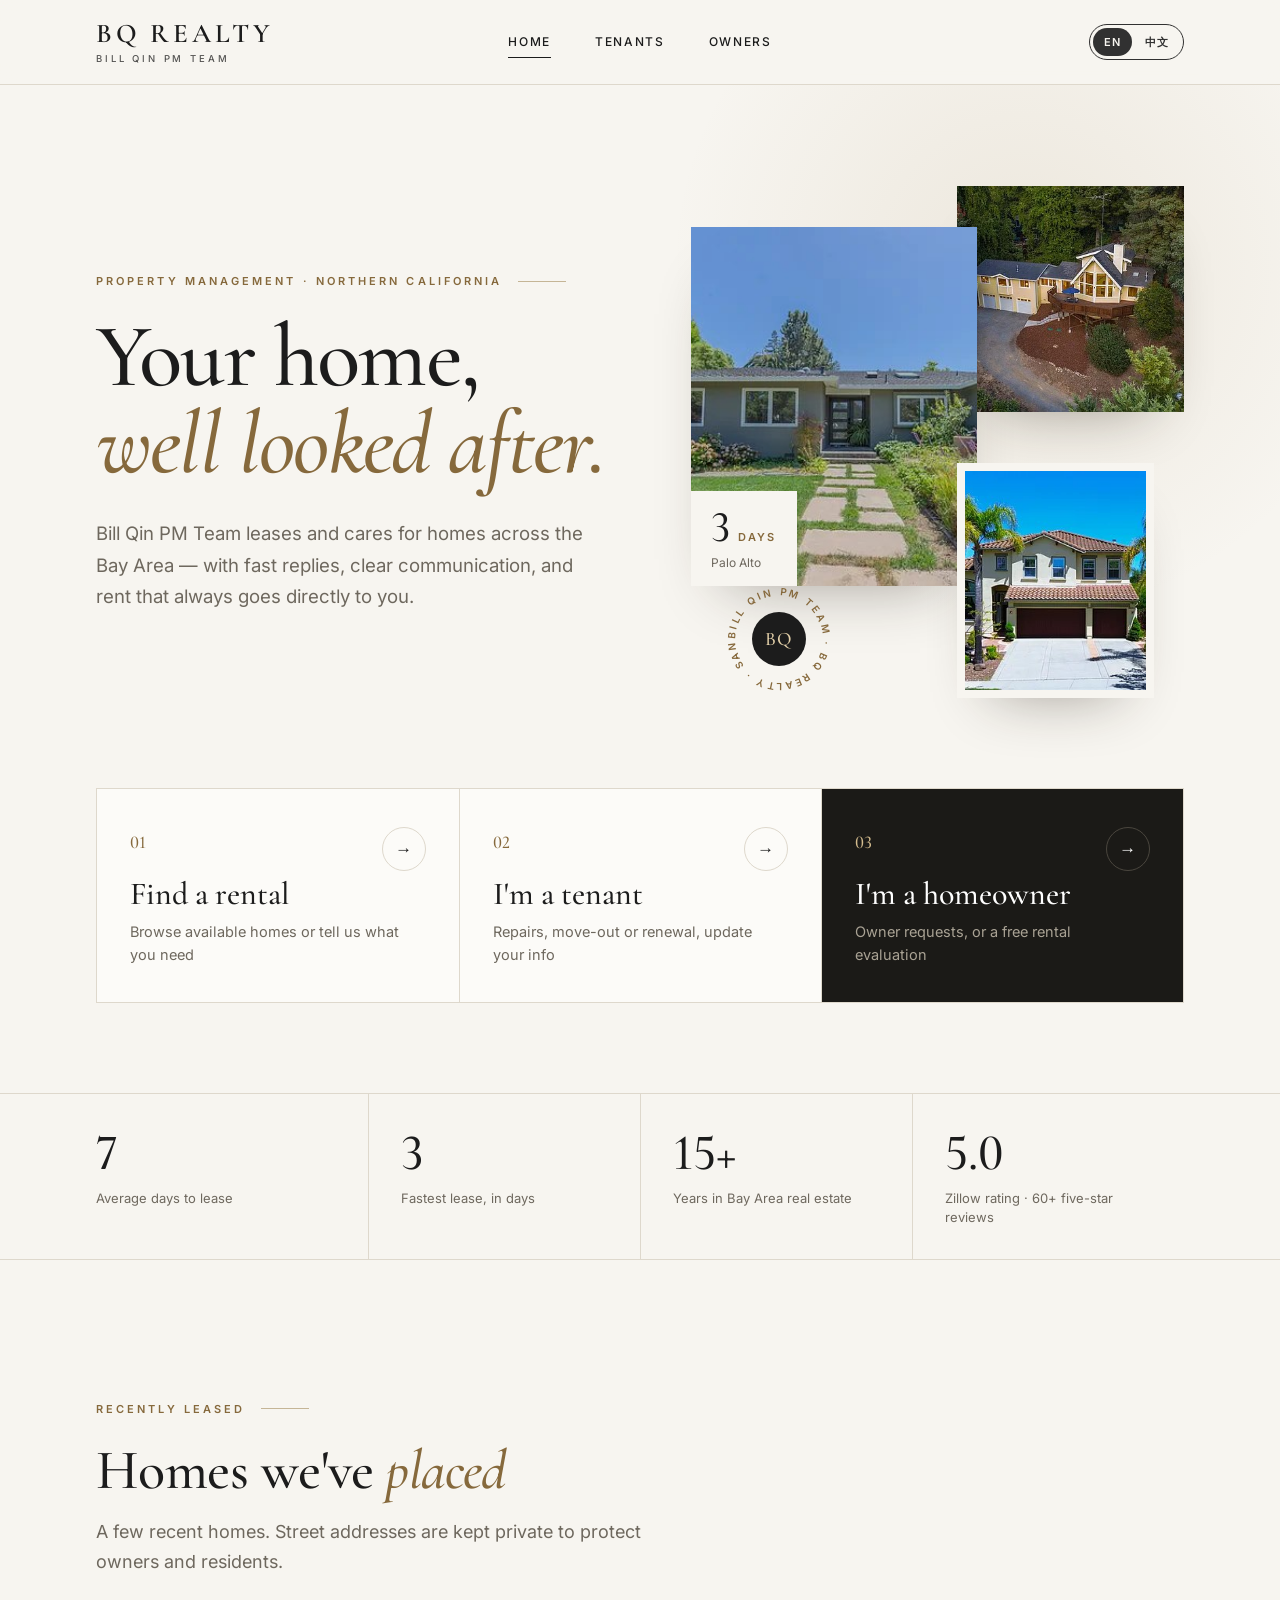
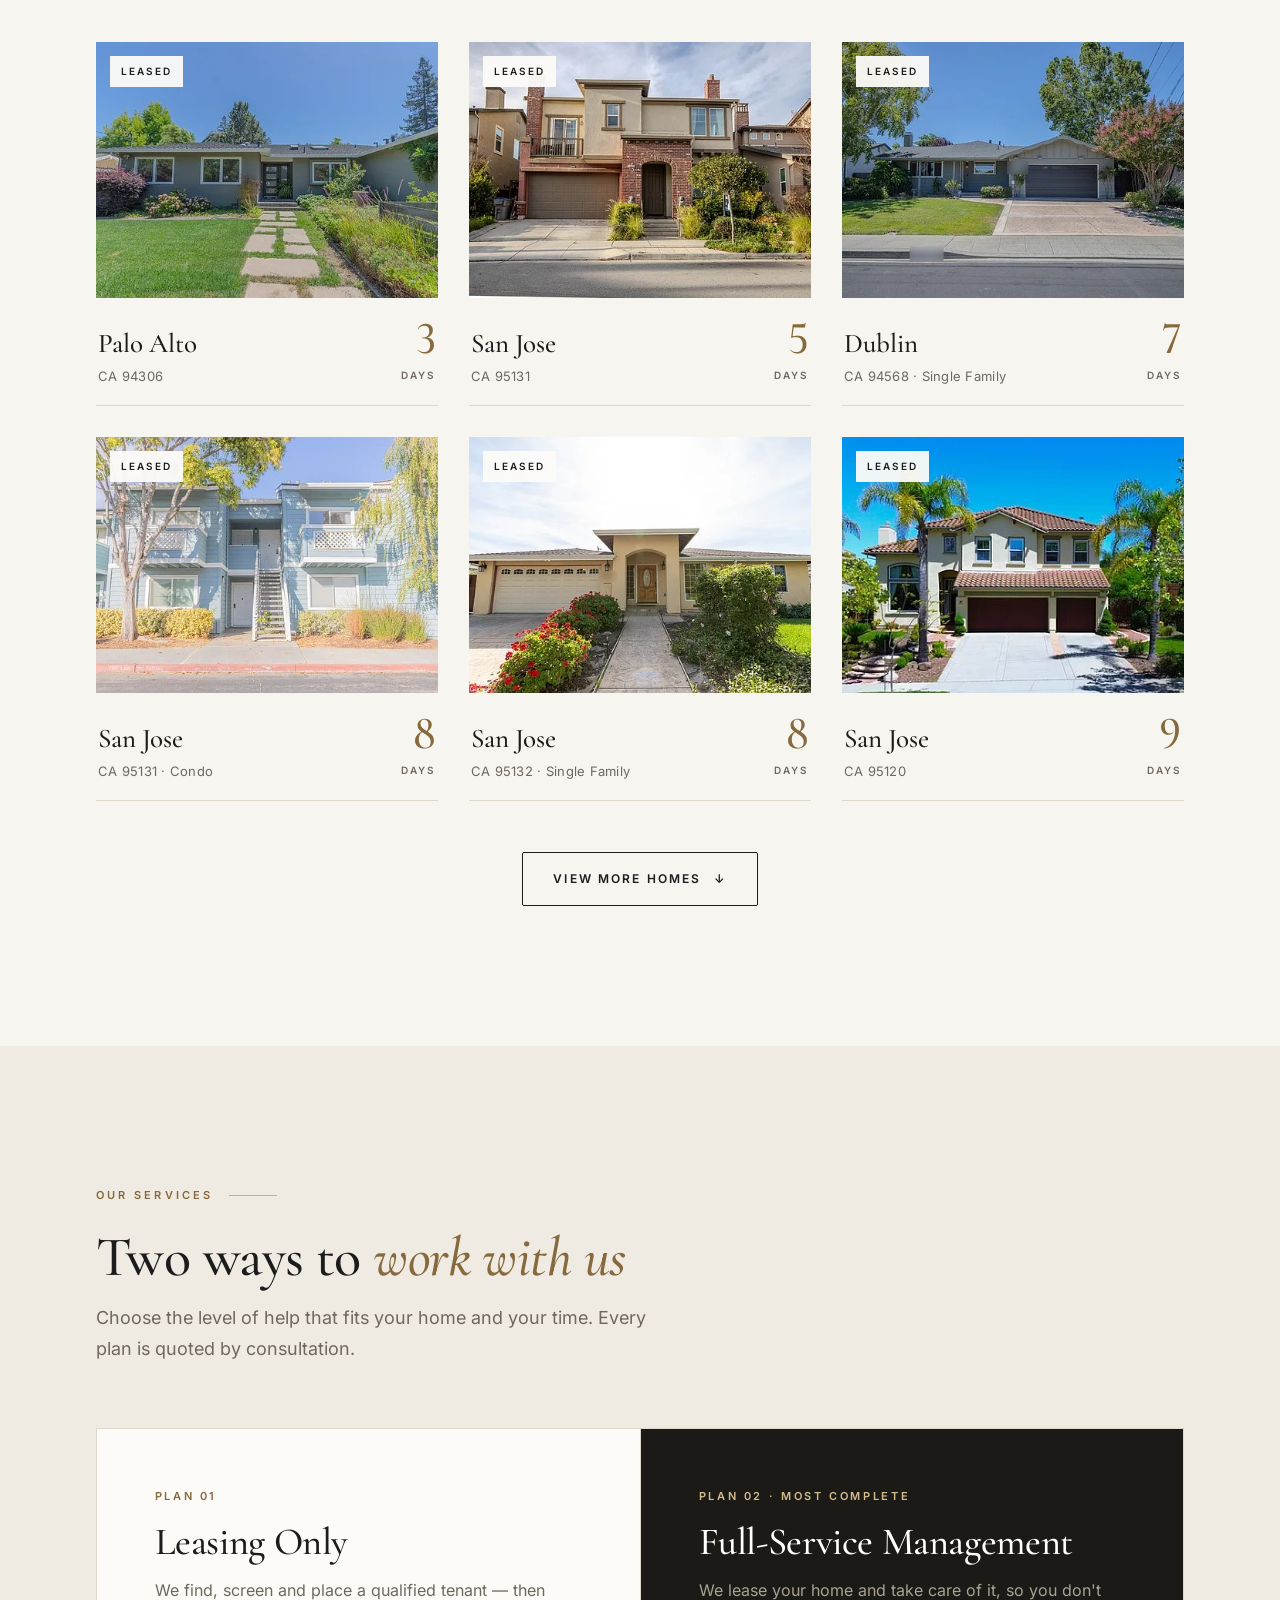
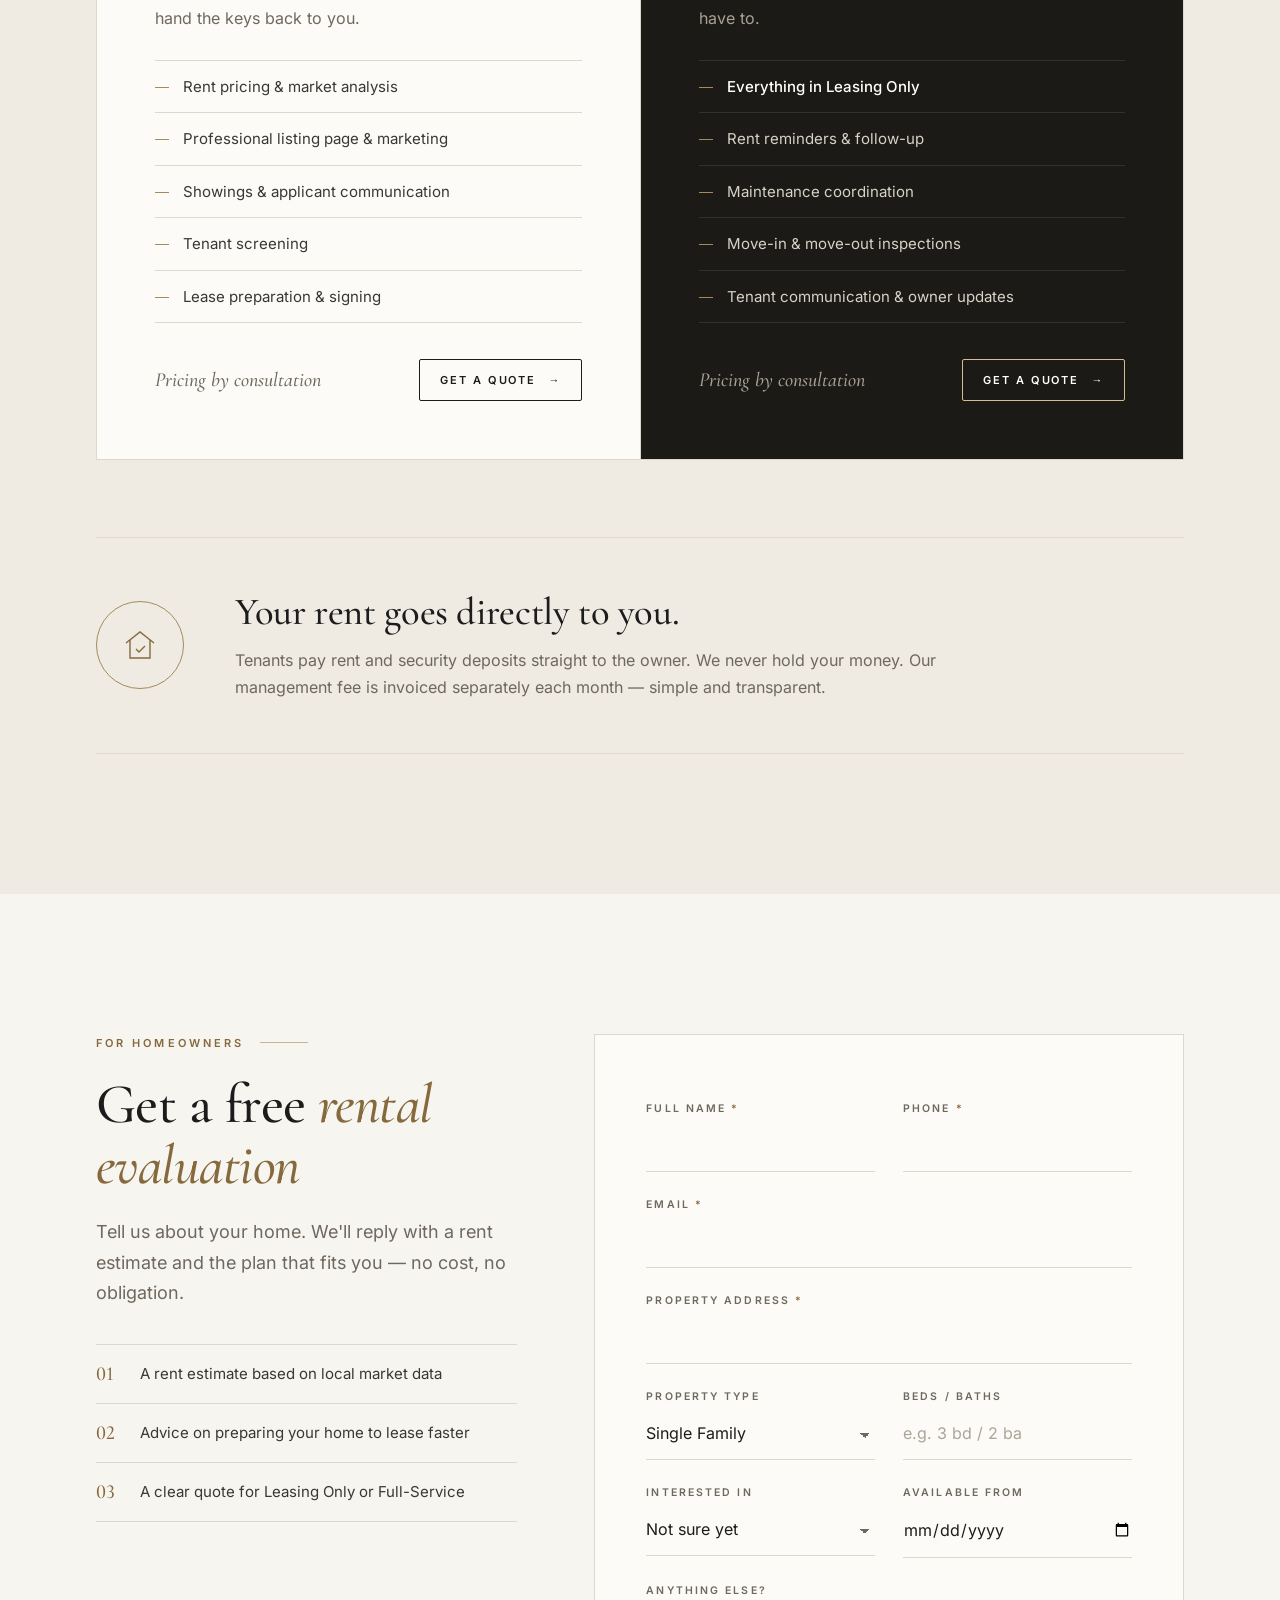
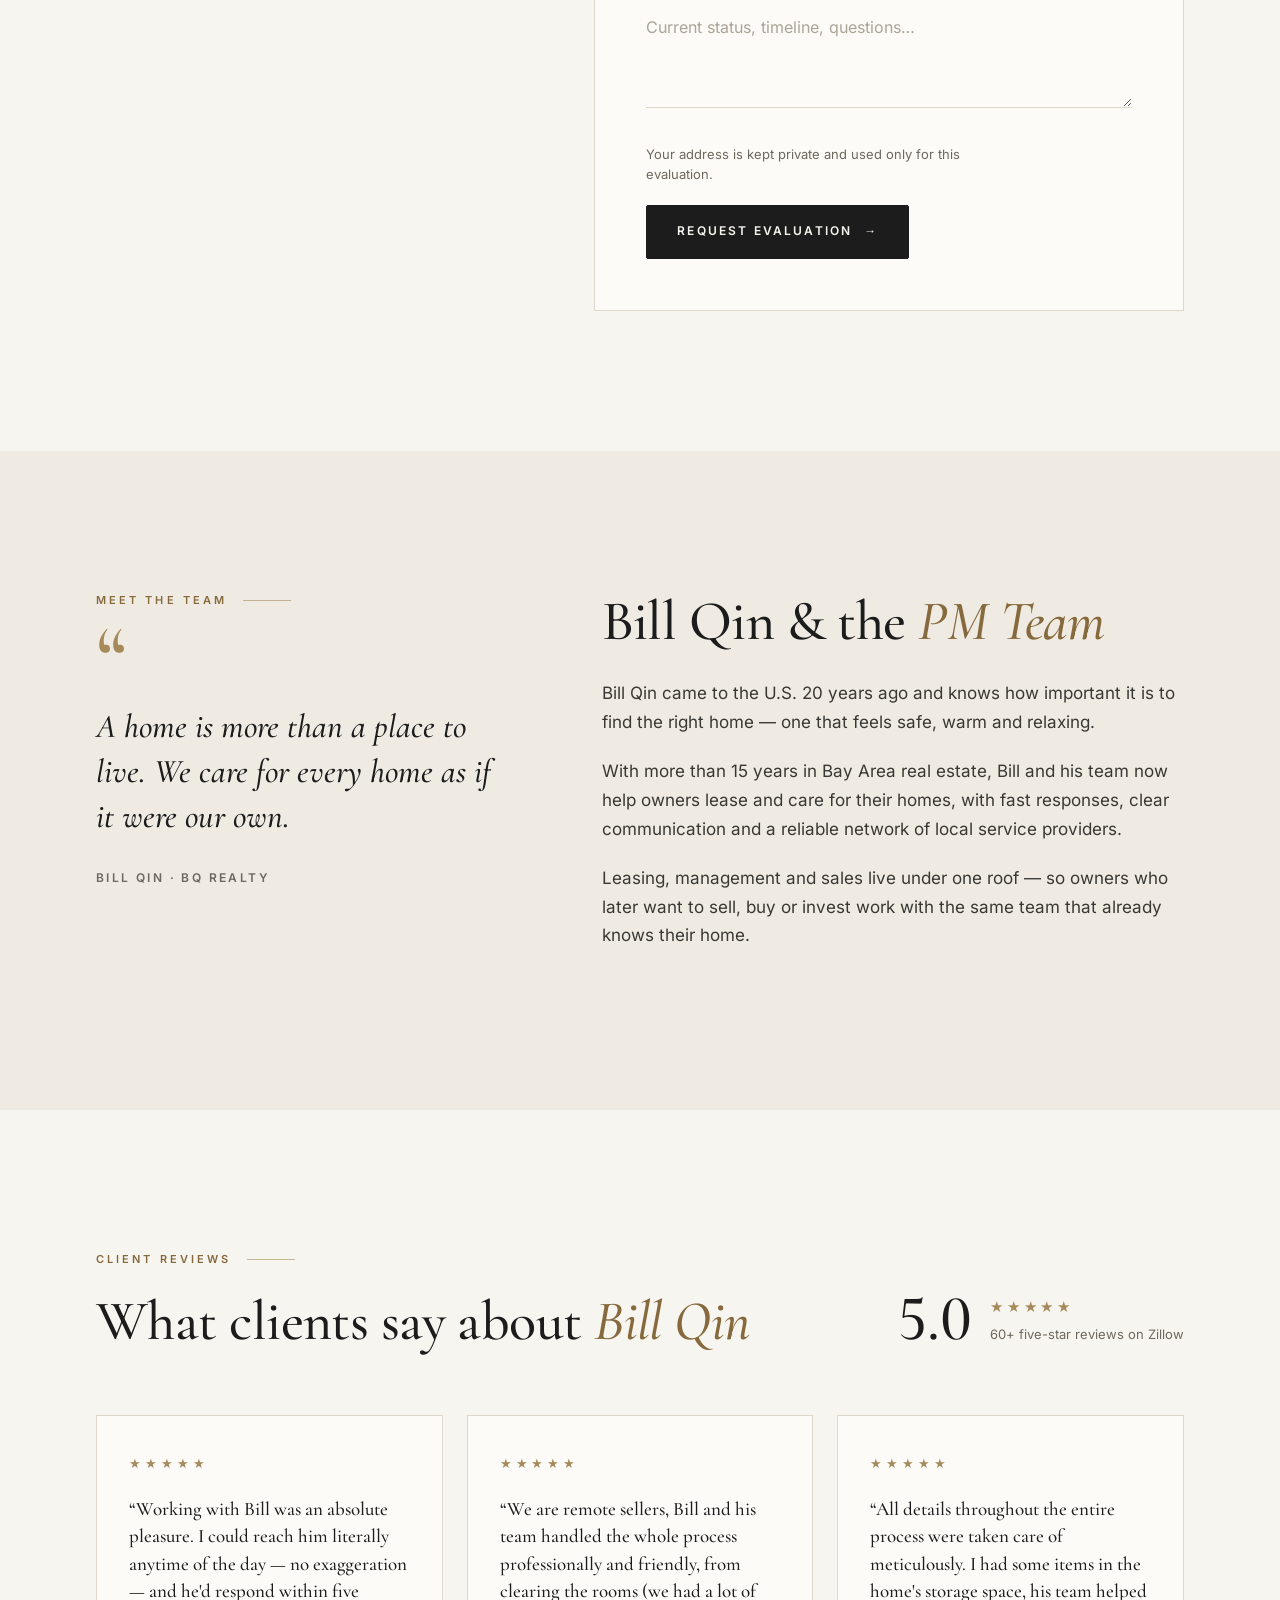
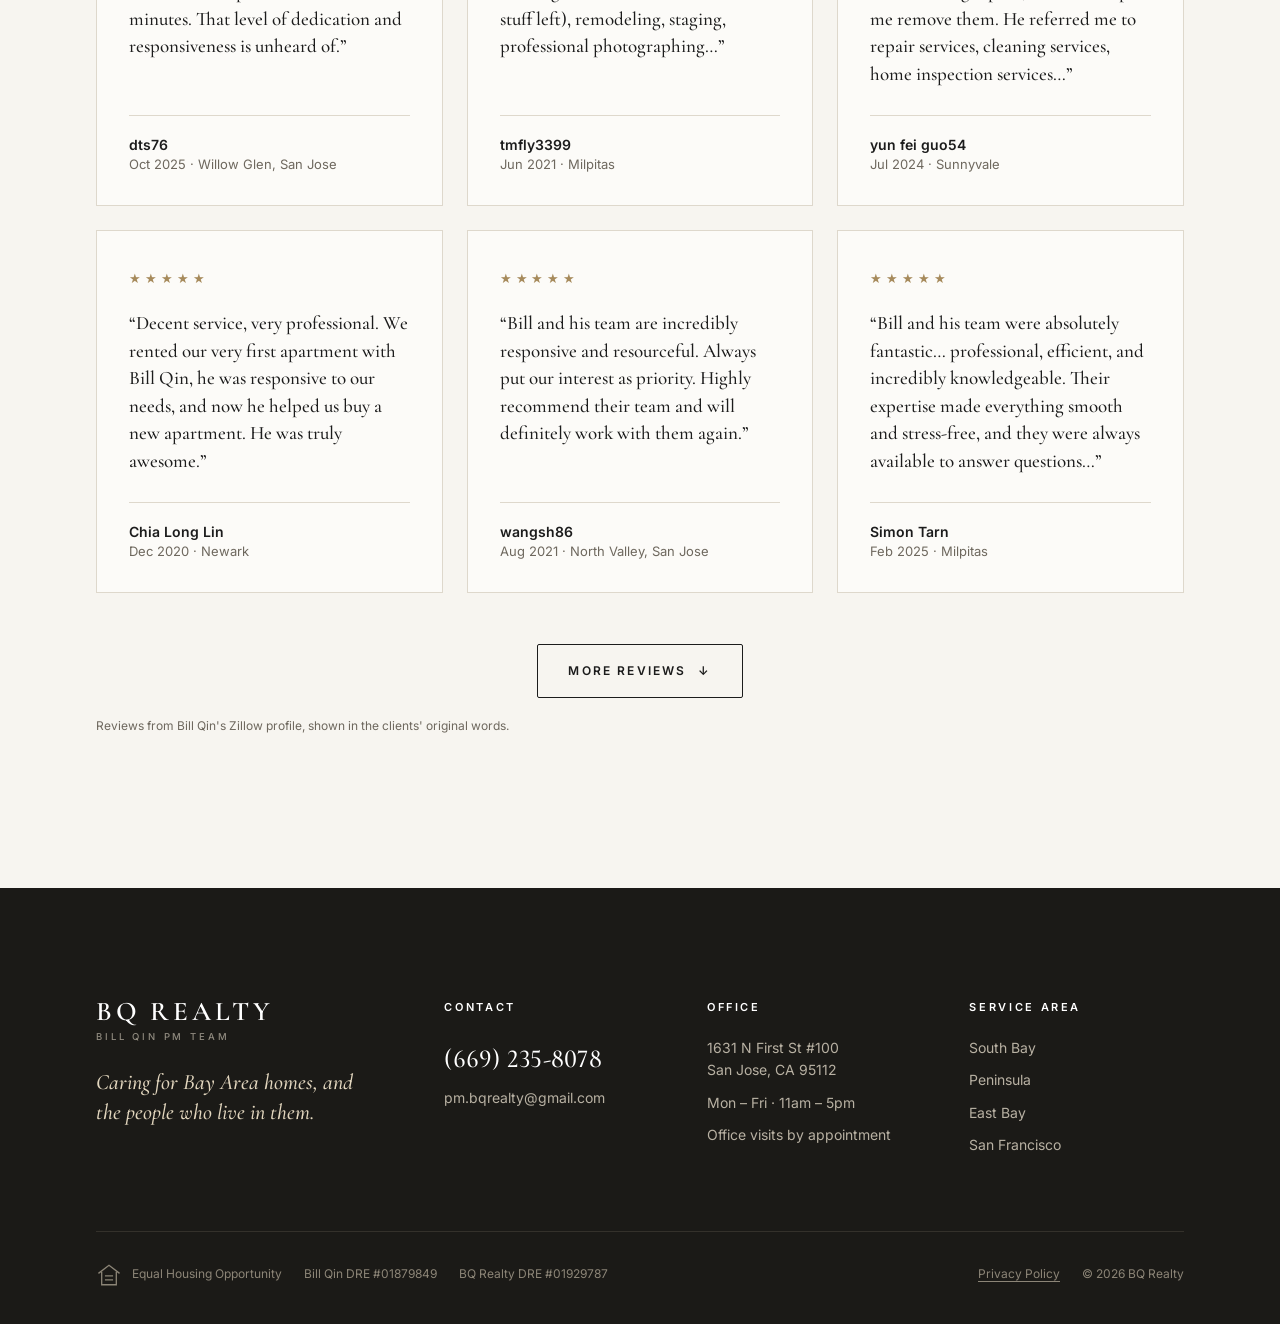
==== index.html @ 7cf0bf66 "base" ====
<!doctype html>
<html lang="en">
<head>
<meta charset="utf-8">
<meta name="viewport" content="width=device-width, initial-scale=1">
<title>Bill Qin PM Team · BQ Realty — Bay Area Property Management</title>
<meta name="description" content="Leasing and full-service property management for Bay Area homeowners. Bill Qin PM Team at BQ Realty — South Bay, Peninsula, East Bay and San Francisco.">
<meta name="theme-color" content="#F7F5F0">
<link rel="icon" href="data:image/svg+xml,%3Csvg xmlns='http://www.w3.org/2000/svg' viewBox='0 0 64 64'%3E%3Crect width='64' height='64' fill='%231C1C1C'/%3E%3Ctext x='32' y='42' font-family='Georgia,serif' font-size='28' fill='%23D4BC8E' text-anchor='middle' letter-spacing='2'%3EBQ%3C/text%3E%3C/svg%3E">
<link rel="stylesheet" href="assets/css/style.css">
</head>
<body class="home">

<!-- ============ HEADER ============ -->
<header class="header header--static" id="header">
  <div class="wrap header__inner">
    <a href="index.html" class="brand" aria-label="BQ Realty home">
      <span class="brand__name">BQ REALTY</span>
      <span class="brand__sub">Bill Qin PM Team</span>
    </a>
    <nav class="nav" id="nav">
      <a href="index.html" class="is-active" data-i18n="nav.home">Home</a>
      <a href="tenants.html" data-i18n="nav.tenants">Tenants</a>
      <a href="owners.html" data-i18n="nav.owners">Owners</a>
    </nav>
    <div class="lang" role="group" aria-label="Language">
      <button type="button" data-lang="en" class="is-on"><span>EN</span></button>
      <button type="button" data-lang="zh"><span>中文</span></button>
    </div>
  </div>
</header>

<main>

<!-- ============ INTRO ============ -->
<section class="intro">
  <div class="wrap intro__grid">
    <div class="intro__text">
      <p class="eyebrow reveal" data-i18n="in.eyebrow">Property Management · Northern California</p>
      <h1 class="reveal reveal-d1" data-i18n-html="in.title">Your home,<br><em>well looked after.</em></h1>
      <p class="lead reveal reveal-d2" data-i18n="in.lead">Bill Qin PM Team leases and cares for homes across the Bay Area — with fast replies, clear communication, and rent that always goes directly to you.</p>
    </div>
    <div class="collage reveal reveal-d2" aria-hidden="true">
      <figure class="collage__a"><img src="assets/img/leased/07.jpg" alt=""><figcaption><b>3</b><span data-i18n="in.days">days</span><small>Palo Alto</small></figcaption></figure>
      <figure class="collage__b"><img src="assets/img/leased/02.jpg" alt=""></figure>
      <figure class="collage__c"><img src="assets/img/leased/06.jpg" alt=""></figure>
      <div class="collage__seal"><svg viewBox="0 0 100 100"><defs><path id="sealPath" d="M50 50m-37 0a37 37 0 1 1 74 0a37 37 0 1 1-74 0"/></defs><text><textPath href="#sealPath">BILL QIN PM TEAM · BQ REALTY · SAN JOSE ·</textPath></text></svg><span>BQ</span></div>
    </div>
  </div>

  <!-- three clear paths -->
  <div class="wrap">
    <div class="paths reveal reveal-d3">
      <a href="#rentals" class="path" id="pathRent">
        <span class="path__n">01</span>
        <span class="path__t" data-i18n="pa.rent">Find a rental</span>
        <span class="path__d" data-i18n="pa.rentD">Browse available homes or tell us what you need</span>
        <span class="path__go">→</span>
      </a>
      <a href="tenants.html" class="path">
        <span class="path__n">02</span>
        <span class="path__t" data-i18n="pa.tenant">I'm a tenant</span>
        <span class="path__d" data-i18n="pa.tenantD">Repairs, move-out or renewal, update your info</span>
        <span class="path__go">→</span>
      </a>
      <a href="owners.html" class="path path--dark">
        <span class="path__n">03</span>
        <span class="path__t" data-i18n="pa.owner">I'm a homeowner</span>
        <span class="path__d" data-i18n="pa.ownerD">Owner requests, or a free rental evaluation</span>
        <span class="path__go">→</span>
      </a>
    </div>
  </div>
</section>

<!-- ============ NUMBERS ============ -->
<section class="numbers">
  <div class="wrap numbers__row">
    <div><strong id="statAvg">7</strong><span data-i18n="nu.avg">Average days to lease</span></div>
    <div><strong id="statFast">3</strong><span data-i18n="nu.fast">Fastest lease, in days</span></div>
    <div><strong>15+</strong><span data-i18n="nu.years">Years in Bay Area real estate</span></div>
    <div><strong>5.0</strong><span data-i18n="nu.rating">Zillow rating · 60+ five-star reviews</span></div>
  </div>
</section>

<!-- ============ AVAILABLE RENTALS (shows only when there are homes) ============ -->
<section class="section" id="rentals" hidden>
  <div class="wrap">
    <div class="section-head">
      <div>
        <p class="eyebrow" data-i18n="rent.eyebrow">Available Now</p>
        <h2 data-i18n-html="rent.title">Homes for <em>lease</em></h2>
      </div>
    </div>
    <div class="grid-listings" id="listingGrid"></div>
  </div>
</section>

<!-- ============ RECENTLY LEASED ============ -->
<section class="section" id="leased">
  <div class="wrap">
    <div class="section-head">
      <div>
        <p class="eyebrow reveal" data-i18n="ls.eyebrow">Recently Leased</p>
        <h2 class="reveal reveal-d1" data-i18n-html="ls.title">Homes we've <em>placed</em></h2>
        <p class="lead reveal reveal-d2" data-i18n="ls.lead">A few recent homes. Street addresses are kept private to protect owners and residents.</p>
      </div>
    </div>
    <div class="leased-grid" id="leasedGrid"></div>
    <div class="more-wrap"><button type="button" class="btn" id="leasedMore" hidden><span data-i18n="ls.more">View more homes</span> <span class="arrow">↓</span></button></div>
  </div>
</section>

<!-- ============ SERVICES ============ -->
<section class="section section--alt" id="services">
  <div class="wrap">
    <div class="section-head">
      <div>
        <p class="eyebrow reveal" data-i18n="svc.eyebrow">Our Services</p>
        <h2 class="reveal reveal-d1" data-i18n-html="svc.title">Two ways to <em>work with us</em></h2>
        <p class="lead reveal reveal-d2" data-i18n="svc.lead">Choose the level of help that fits your home and your time. Every plan is quoted by consultation.</p>
      </div>
    </div>

    <div class="plans reveal">
      <div class="plan">
        <span class="plan__tag" data-i18n="svc.p1tag">Plan 01</span>
        <h3 data-i18n="svc.p1">Leasing Only</h3>
        <p data-i18n="svc.p1d">We find, screen and place a qualified tenant — then hand the keys back to you.</p>
        <ul>
          <li data-i18n="svc.p1a">Rent pricing &amp; market analysis</li>
          <li data-i18n="svc.p1b">Professional listing page &amp; marketing</li>
          <li data-i18n="svc.p1c">Showings &amp; applicant communication</li>
          <li data-i18n="svc.p1d2">Tenant screening</li>
          <li data-i18n="svc.p1e">Lease preparation &amp; signing</li>
        </ul>
        <div class="plan__price">
          <span data-i18n="svc.quote">Pricing by consultation</span>
          <a href="#evaluation" class="btn btn--sm"><span data-i18n="svc.cta">Get a Quote</span> <span class="arrow">→</span></a>
        </div>
      </div>
      <div class="plan plan--featured">
        <span class="plan__tag" data-i18n="svc.p2tag">Plan 02 · Most complete</span>
        <h3 data-i18n="svc.p2">Full-Service Management</h3>
        <p data-i18n="svc.p2d">We lease your home and take care of it, so you don't have to.</p>
        <ul>
          <li class="is-strong" data-i18n="svc.p2a">Everything in Leasing Only</li>
          <li data-i18n="svc.p2b">Rent reminders &amp; follow-up</li>
          <li data-i18n="svc.p2c">Maintenance coordination</li>
          <li data-i18n="svc.p2d2">Move-in &amp; move-out inspections</li>
          <li data-i18n="svc.p2e">Tenant communication &amp; owner updates</li>
        </ul>
        <div class="plan__price">
          <span data-i18n="svc.quote">Pricing by consultation</span>
          <a href="#evaluation" class="btn btn--sm"><span data-i18n="svc.cta">Get a Quote</span> <span class="arrow">→</span></a>
        </div>
      </div>
    </div>

    <div class="promise reveal">
      <div class="promise__icon">
        <svg viewBox="0 0 40 40" fill="none" stroke="currentColor" stroke-width="1.4"><path d="M6 18L20 7l14 11"/><path d="M10 15v18h20V15"/><path d="M16 24l3 3 6-6"/></svg>
      </div>
      <div>
        <h3 data-i18n="svc.promT">Your rent goes directly to you.</h3>
        <p data-i18n="svc.promP">Tenants pay rent and security deposits straight to the owner. We never hold your money. Our management fee is invoiced separately each month — simple and transparent.</p>
      </div>
    </div>
  </div>
</section>

<!-- ============ FREE EVALUATION ============ -->
<section class="section" id="evaluation">
  <div class="wrap split">
    <div class="split__aside">
      <p class="eyebrow reveal" data-i18n="ev.eyebrow">For Homeowners</p>
      <h2 class="reveal reveal-d1" data-i18n-html="ev.title">Get a free <em>rental evaluation</em></h2>
      <p class="lead reveal reveal-d2" data-i18n="ev.lead">Tell us about your home. We'll reply with a rent estimate and the plan that fits you — no cost, no obligation.</p>
      <ul class="checks reveal reveal-d3">
        <li><b>01</b><span data-i18n="ev.c1">A rent estimate based on local market data</span></li>
        <li><b>02</b><span data-i18n="ev.c2">Advice on preparing your home to lease faster</span></li>
        <li><b>03</b><span data-i18n="ev.c3">A clear quote for Leasing Only or Full-Service</span></li>
      </ul>
    </div>

    <form class="form reveal" data-form="evaluation" novalidate>
      <input type="text" name="website" class="hp" tabindex="-1" autocomplete="off" aria-hidden="true">
      <div class="form__grid">
        <div class="field"><label data-i18n-html="f.name">Full Name <i>*</i></label><input name="name" required autocomplete="name"></div>
        <div class="field"><label data-i18n-html="f.phone">Phone <i>*</i></label><input name="phone" type="tel" required autocomplete="tel"></div>
        <div class="field field--full"><label data-i18n-html="f.email">Email <i>*</i></label><input name="email" type="email" required autocomplete="email"></div>
        <div class="field field--full"><label data-i18n-html="f.address">Property Address <i>*</i></label><input name="address" required autocomplete="street-address"></div>
        <div class="field"><label data-i18n="f.ptype">Property Type</label>
          <select name="property_type">
            <option value="Single Family" data-i18n="f.sfh">Single Family</option>
            <option value="Townhouse" data-i18n="f.th">Townhouse</option>
            <option value="Condo" data-i18n="f.condo">Condo</option>
            <option value="Apartment / Multi-unit" data-i18n="f.apt">Apartment / Multi-unit</option>
            <option value="Other" data-i18n="f.other">Other</option>
          </select></div>
        <div class="field"><label data-i18n="f.bedbath">Beds / Baths</label><input name="beds_baths" data-i18n-ph="f.bedbathPh" placeholder="e.g. 3 bd / 2 ba"></div>
        <div class="field"><label data-i18n="f.plan">Interested In</label>
          <select name="plan">
            <option value="Not sure yet" data-i18n="f.notsure">Not sure yet</option>
            <option value="Leasing Only" data-i18n="svc.p1">Leasing Only</option>
            <option value="Full-Service Management" data-i18n="svc.p2">Full-Service Management</option>
          </select></div>
        <div class="field"><label data-i18n="f.avail">Available From</label><input name="available_date" type="date"></div>
        <div class="field field--full"><label data-i18n="f.msg">Anything else?</label><textarea name="message" rows="3" data-i18n-ph="f.msgPh" placeholder="Current status, timeline, questions…"></textarea></div>
      </div>
      <div class="form__foot">
        <p class="form__note" data-i18n="ev.note">Your address is kept private and used only for this evaluation.</p>
        <button type="submit" class="btn btn--solid"><span data-i18n="ev.btn">Request Evaluation</span> <span class="arrow">→</span></button>
      </div>
      <div class="form__msg" role="status"></div>
    </form>
  </div>
</section>

<!-- ============ ABOUT ============ -->
<section class="section section--alt" id="about">
  <div class="wrap about">
    <div>
      <p class="eyebrow reveal" data-i18n="ab.eyebrow">Meet the Team</p>
      <blockquote class="about__quote reveal reveal-d1" data-i18n="ab.quote">A home is more than a place to live. We care for every home as if it were our own.</blockquote>
      <div class="about__sign reveal reveal-d2">Bill Qin · BQ Realty</div>
    </div>
    <div class="about__body">
      <h2 class="reveal" data-i18n-html="ab.title">Bill Qin &amp; the <em>PM Team</em></h2>
      <p class="reveal reveal-d1" style="margin-top:28px" data-i18n="ab.p1">Bill Qin came to the U.S. 20 years ago and knows how important it is to find the right home — one that feels safe, warm and relaxing.</p>
      <p class="reveal reveal-d2" data-i18n="ab.p2">With more than 15 years in Bay Area real estate, Bill and his team now help owners lease and care for their homes, with fast responses, clear communication and a reliable network of local service providers.</p>
      <p class="reveal reveal-d3" data-i18n="ab.p3">Leasing, management and sales live under one roof — so owners who later want to sell, buy or invest work with the same team that already knows their home.</p>
    </div>
  </div>
</section>

<!-- ============ REVIEWS ============ -->
<section class="section" id="reviews">
  <div class="wrap">
    <div class="section-head">
      <div>
        <p class="eyebrow reveal" data-i18n="rv.eyebrow">Client Reviews</p>
        <h2 class="reveal reveal-d1" data-i18n-html="rv.title">What clients say about <em>Bill Qin</em></h2>
      </div>
      <div class="rating reveal">
        <strong>5.0</strong>
        <div><span class="rating__stars">★★★★★</span><span data-i18n="rv.count">60+ five-star reviews on Zillow</span></div>
      </div>
    </div>

    <div class="review-grid" id="reviewGrid">
      <article class="review"><div class="review__stars">★★★★★</div><blockquote>“Working with Bill was an absolute pleasure. I could reach him literally anytime of the day — no exaggeration — and he'd respond within five minutes. That level of dedication and responsiveness is unheard of.”</blockquote><footer><b>dts76</b>Oct 2025 · Willow Glen, San Jose</footer></article>
      <article class="review"><div class="review__stars">★★★★★</div><blockquote>“We are remote sellers, Bill and his team handled the whole process professionally and friendly, from clearing the rooms (we had a lot of stuff left), remodeling, staging, professional photographing…”</blockquote><footer><b>tmfly3399</b>Jun 2021 · Milpitas</footer></article>
      <article class="review"><div class="review__stars">★★★★★</div><blockquote>“All details throughout the entire process were taken care of meticulously. I had some items in the home's storage space, his team helped me remove them. He referred me to repair services, cleaning services, home inspection services…”</blockquote><footer><b>yun fei guo54</b>Jul 2024 · Sunnyvale</footer></article>
      <article class="review"><div class="review__stars">★★★★★</div><blockquote>“Decent service, very professional. We rented our very first apartment with Bill Qin, he was responsive to our needs, and now he helped us buy a new apartment. He was truly awesome.”</blockquote><footer><b>Chia Long Lin</b>Dec 2020 · Newark</footer></article>
      <article class="review"><div class="review__stars">★★★★★</div><blockquote>“Bill and his team are incredibly responsive and resourceful. Always put our interest as priority. Highly recommend their team and will definitely work with them again.”</blockquote><footer><b>wangsh86</b>Aug 2021 · North Valley, San Jose</footer></article>
      <article class="review"><div class="review__stars">★★★★★</div><blockquote>“Bill and his team were absolutely fantastic… professional, efficient, and incredibly knowledgeable. Their expertise made everything smooth and stress-free, and they were always available to answer questions…”</blockquote><footer><b>Simon Tarn</b>Feb 2025 · Milpitas</footer></article>
      <article class="review" data-extra><div class="review__stars">★★★★★</div><blockquote>“Bill is knowledgeable about the local market, responsive, and easy to communicate with throughout the entire process.”</blockquote><footer><b>YihengWang5</b>Aug 2026 · Sunnyvale</footer></article>
      <article class="review" data-extra><div class="review__stars">★★★★★</div><blockquote>“Bill and his team demonstrated exceptional efficiency and expertise, completing the entire process in under a month (from staging to close). They handled every detail…”</blockquote><footer><b>MutianWang</b>Mar 2025 · North Valley, San Jose</footer></article>
      <article class="review" data-extra><div class="review__stars">★★★★★</div><blockquote>“It has been great to work with Bill's team. Everyone was very nice and responded quickly to all of our communications.”</blockquote><footer><b>Jinmei Zhang</b>Aug 2021 · Walnut Creek</footer></article>
      <article class="review" data-extra><div class="review__stars">★★★★★</div><blockquote>“They have done pretty good job to manage the whole process from pre-sell preparation, cleaning and repair, remodeling, listing and document processing. Team is easy to communicate and nice…”</blockquote><footer><b>shakeyevent</b>Jul 2021 · Dublin</footer></article>
      <article class="review" data-extra><div class="review__stars">★★★★★</div><blockquote>“Bill and his team have done an extremely impressive job… They are very responsive, work day and night…”</blockquote><footer><b>jin16141</b>Aug 2026 · East Foothills, San Jose</footer></article>
      <article class="review" data-extra><div class="review__stars">★★★★★</div><blockquote>“Bill is professional and responsive. The closing process had some difficulty at loan but Bill was able to successfully deal with it on my behalf.”</blockquote><footer><b>Tao Jiang</b>Aug 2025 · North Valley, San Jose</footer></article>
    </div>
    <div class="more-wrap"><button type="button" class="btn" id="reviewMore"><span data-i18n="rv.more">More reviews</span> <span class="arrow">↓</span></button></div>
    <p class="reviews__src" data-i18n="rv.src">Reviews from Bill Qin's Zillow profile, shown in the clients' original words.</p>
  </div>
</section>

</main>

<!-- ============ FOOTER ============ -->
<footer class="footer" id="contact">
  <div class="wrap">
    <div class="footer__top">
      <div>
        <a href="index.html" class="brand"><span class="brand__name">BQ REALTY</span><span class="brand__sub">Bill Qin PM Team</span></a>
        <p class="footer__tag" data-i18n="ft.tag">Caring for Bay Area homes, and the people who live in them.</p>
      </div>
      <div>
        <h4 data-i18n="ft.contact">Contact</h4>
        <a class="footer__big" href="tel:+16692358078">(669) 235-8078</a>
        <ul><li><a href="mailto:pm.bqrealty@gmail.com">pm.bqrealty@gmail.com</a></li></ul>
      </div>
      <div>
        <h4 data-i18n="ft.office">Office</h4>
        <ul>
          <li>1631 N First St #100<br>San Jose, CA 95112</li>
          <li data-i18n="ft.hours">Mon – Fri · 11am – 5pm</li>
          <li data-i18n="ft.appt">Office visits by appointment</li>
        </ul>
      </div>
      <div>
        <h4 data-i18n="ft.area">Service Area</h4>
        <ul>
          <li data-i18n="ft.a1">South Bay</li><li data-i18n="ft.a2">Peninsula</li><li data-i18n="ft.a3">East Bay</li><li data-i18n="ft.a4">San Francisco</li>
        </ul>
      </div>
    </div>
    <div class="footer__bottom">
      <div class="footer__legal">
        <span class="eho">
          <svg viewBox="0 0 32 32" fill="none" stroke="currentColor" stroke-width="1.6" aria-hidden="true"><path d="M3 14L16 4l13 10"/><path d="M7 12v16h18V12"/><path d="M11 17h10M11 22h10"/></svg>
          <span data-i18n="ft.eho">Equal Housing Opportunity</span>
        </span>
        <span>Bill Qin DRE #01879849</span>
        <span>BQ Realty DRE #01929787</span>
      </div>
      <div class="footer__legal">
        <button class="textbtn" type="button" data-open="privacyModal" data-i18n="ft.privacy">Privacy Policy</button>
        <span>© <span id="year">2026</span> BQ Realty</span>
      </div>
    </div>
  </div>
</footer>

<!-- ============ INQUIRY MODAL ============ -->
<div class="modal" id="inquiryModal" aria-hidden="true">
  <div class="modal__bg" data-close></div>
  <div class="modal__panel" role="dialog" aria-modal="true" aria-labelledby="inqTitle">
    <button class="modal__close" type="button" data-close aria-label="Close">×</button>
    <p class="eyebrow" data-i18n="iq.eyebrow">Showing Inquiry</p>
    <h2 id="inqTitle" style="font-size:clamp(32px,4vw,44px)" data-i18n="iq.title">Schedule a showing</h2>
    <p class="modal__home" id="inqHome"></p>
    <form class="form" data-form="showing" novalidate>
      <input type="text" name="website" class="hp" tabindex="-1" autocomplete="off" aria-hidden="true">
      <input type="hidden" name="listing_id">
      <input type="hidden" name="listing_label">
      <div class="form__grid">
        <div class="field"><label data-i18n-html="f.name">Full Name <i>*</i></label><input name="name" required autocomplete="name"></div>
        <div class="field"><label data-i18n-html="f.phone">Phone <i>*</i></label><input name="phone" type="tel" required autocomplete="tel"></div>
        <div class="field field--full"><label data-i18n-html="f.email">Email <i>*</i></label><input name="email" type="email" required autocomplete="email"></div>
        <div class="field"><label data-i18n="iq.movein">Move-in Date</label><input name="move_in" type="date"></div>
        <div class="field"><label data-i18n="iq.people">Number of Occupants</label><input name="occupants" type="number" min="1" inputmode="numeric"></div>
        <div class="field"><label data-i18n="iq.pets">Pets</label>
          <select name="pets">
            <option value="None" data-i18n="iq.none">None</option>
            <option value="Cat" data-i18n="iq.cat">Cat</option>
            <option value="Dog" data-i18n="iq.dog">Dog</option>
            <option value="Other" data-i18n="f.other">Other</option>
          </select></div>
        <div class="field"><label data-i18n="iq.times">Preferred Showing Times</label><input name="showing_times" data-i18n-ph="iq.timesPh" placeholder="e.g. weekday evenings"></div>
        <div class="field field--full"><label data-i18n="f.msg">Anything else?</label><textarea name="message" rows="3"></textarea></div>
      </div>
      <div class="form__foot">
        <p class="form__note" data-i18n="iq.note">We usually reply within 1 business day.</p>
        <button type="submit" class="btn btn--solid"><span data-i18n="iq.btn">Send Inquiry</span> <span class="arrow">→</span></button>
      </div>
      <div class="form__msg" role="status"></div>
    </form>
  </div>
</div>

<!-- ============ PRIVACY MODAL ============ -->
<div class="modal" id="privacyModal" aria-hidden="true">
  <div class="modal__bg" data-close></div>
  <div class="modal__panel modal__text" role="dialog" aria-modal="true">
    <button class="modal__close" type="button" data-close aria-label="Close">×</button>
    <p class="eyebrow" data-i18n="pv.eyebrow">Privacy</p>
    <h2 style="font-size:clamp(30px,4vw,40px);margin-bottom:20px" data-i18n="ft.privacy">Privacy Policy</h2>
    <p data-i18n="pv.p1">We collect the information you submit through this website — such as your name, phone, email, property address, messages and photos — only to respond to your request and to provide our leasing and management services.</p>
    <p data-i18n="pv.p2">We do not sell your information. It is shared only with the owner, tenant or service provider involved in your request, or when required by law.</p>
    <p data-i18n="pv.p3">To ask about, update or delete your information, contact us at pm.bqrealty@gmail.com or (669) 235-8078.</p>
  </div>
</div>

<script src="assets/js/config.js"></script>
<script src="assets/js/i18n.js"></script>
<script src="assets/js/main.js"></script>
</body>
</html>
---- assets/css/style.css ----
/* =========================================================
   BQ Realty · Bill Qin PM Team — shared styles
   Palette A: warm minimal (cream / charcoal / bronze)
   ========================================================= */

@font-face { font-family: "Cormorant"; src: url("../fonts/cormorant-garamond-latin-500-normal.woff2") format("woff2"); font-weight: 500; font-style: normal; font-display: swap; }
@font-face { font-family: "Cormorant"; src: url("../fonts/cormorant-garamond-latin-600-normal.woff2") format("woff2"); font-weight: 600; font-style: normal; font-display: swap; }
@font-face { font-family: "Cormorant"; src: url("../fonts/cormorant-garamond-latin-500-italic.woff2") format("woff2"); font-weight: 500; font-style: italic; font-display: swap; }
@font-face { font-family: "Inter"; src: url("../fonts/inter-latin-400-normal.woff2") format("woff2"); font-weight: 400; font-display: swap; }
@font-face { font-family: "Inter"; src: url("../fonts/inter-latin-500-normal.woff2") format("woff2"); font-weight: 500; font-display: swap; }
@font-face { font-family: "Inter"; src: url("../fonts/inter-latin-600-normal.woff2") format("woff2"); font-weight: 600; font-display: swap; }

:root {
  --bg: #F7F5F0;
  --bg-alt: #EFEBE3;
  --surface: #FCFBF8;
  --ink: #1C1C1C;
  --ink-soft: #3A3833;
  --muted: #6E685E;
  --line: #DED8CC;
  --accent: #A68A5B;
  --accent-dark: #86693C;
  --dark: #1B1A17;
  --dark-line: #34312B;
  --ok: #4F6B4A;
  --err: #9A3B2E;

  --serif: "Cormorant", "Songti SC", "STSong", Georgia, serif;
  --sans: "Inter", -apple-system, BlinkMacSystemFont, "PingFang SC", "Hiragino Sans GB", "Microsoft YaHei", "Segoe UI", sans-serif;

  --wrap: 1200px;
  --gutter: clamp(20px, 5vw, 56px);
  --section: clamp(80px, 11vw, 140px);
  --radius: 2px;
  --ease: cubic-bezier(.2, .7, .2, 1);
}

*, *::before, *::after { box-sizing: border-box; }
[hidden] { display: none !important; }
html { scroll-behavior: smooth; -webkit-text-size-adjust: 100%; }
body {
  margin: 0;
  background: var(--bg);
  color: var(--ink);
  font-family: var(--sans);
  font-size: 16px;
  line-height: 1.7;
  -webkit-font-smoothing: antialiased;
  text-rendering: optimizeLegibility;
}
img { max-width: 100%; display: block; }
a { color: inherit; text-decoration: none; }
button { font: inherit; color: inherit; cursor: pointer; }
::selection { background: var(--accent); color: #fff; }

.wrap { max-width: var(--wrap); margin: 0 auto; padding: 0 var(--gutter); }
.section { padding: var(--section) 0; }
.section--alt { background: var(--bg-alt); }

/* ---------- Type ---------- */
.eyebrow {
  display: flex; align-items: center; gap: 16px;
  font-size: 11px; font-weight: 600; letter-spacing: .28em; text-transform: uppercase;
  color: var(--accent-dark); margin: 0 0 22px;
}
.eyebrow::after { content: ""; width: 48px; height: 1px; background: var(--accent); opacity: .6; }
.eyebrow--center { justify-content: center; }
.eyebrow--center::before { content: ""; width: 48px; height: 1px; background: var(--accent); opacity: .6; }

h1, h2, h3, .card__rent, .step__n, .facts strong, .hero__strip strong, .footer__big, .leased__home, .checks b, .card__title { font-variant-numeric: lining-nums; }
h1, h2, h3 { font-family: var(--serif); font-weight: 500; letter-spacing: -.01em; margin: 0; color: var(--ink); }
h1 { font-size: clamp(44px, 6.4vw, 84px); line-height: 1.02; }
h2 { font-size: clamp(36px, 4.4vw, 56px); line-height: 1.08; }
h3 { font-size: clamp(24px, 2.2vw, 30px); line-height: 1.2; }
h1 em, h2 em { font-style: italic; color: var(--accent-dark); }
.lead { font-size: clamp(16px, 1.4vw, 18px); color: var(--muted); max-width: 560px; margin: 22px 0 0; }
.section-head { display: grid; grid-template-columns: 1fr auto; align-items: end; gap: 32px; margin-bottom: clamp(40px, 5vw, 64px); }
.section-head .lead { margin-top: 16px; }

html[lang="zh"] h1, html[lang="zh"] h2, html[lang="zh"] h3 { letter-spacing: .02em; font-weight: 600; }
html[lang="zh"] h1 { font-size: clamp(38px, 5.4vw, 68px); line-height: 1.18; }
html[lang="zh"] h2 { font-size: clamp(30px, 3.6vw, 46px); line-height: 1.25; }
html[lang="zh"] .eyebrow { letter-spacing: .2em; }
html[lang="zh"] h1 em, html[lang="zh"] h2 em { font-style: normal; }

/* ---------- Buttons ---------- */
.btn {
  display: inline-flex; align-items: center; justify-content: center; gap: 12px;
  height: 54px; padding: 0 30px;
  border: 1px solid var(--ink); border-radius: var(--radius);
  background: transparent; color: var(--ink);
  font-size: 12px; font-weight: 600; letter-spacing: .18em; text-transform: uppercase;
  transition: background .35s var(--ease), color .35s var(--ease), border-color .35s var(--ease);
  white-space: nowrap;
}
.btn:hover { background: var(--ink); color: var(--bg); }
.btn--solid { background: var(--ink); color: var(--bg); }
.btn--solid:hover { background: var(--accent-dark); border-color: var(--accent-dark); }
.btn--light { border-color: rgba(255,255,255,.7); color: #fff; }
.btn--light:hover { background: #fff; color: var(--ink); border-color: #fff; }
.btn--sm { height: 42px; padding: 0 20px; font-size: 11px; }
.btn .arrow { transition: transform .35s var(--ease); }
.btn:hover .arrow { transform: translateX(4px); }
.link {
  font-size: 12px; font-weight: 600; letter-spacing: .16em; text-transform: uppercase;
  border-bottom: 1px solid currentColor; padding-bottom: 4px;
  transition: color .3s, border-color .3s;
}
.link:hover { color: var(--accent-dark); }

/* ---------- Header ---------- */
.header {
  position: fixed; inset: 0 0 auto 0; z-index: 50;
  transition: background .4s var(--ease), border-color .4s var(--ease), color .4s;
  border-bottom: 1px solid transparent; color: #fff;
}
.header.is-solid, .header--static { background: rgba(247,245,240,.94); backdrop-filter: blur(12px); -webkit-backdrop-filter: blur(12px); border-color: var(--line); color: var(--ink); }
.header__inner { height: 84px; display: grid; grid-template-columns: 1fr auto 1fr; align-items: center; gap: 24px; }
.header__inner .lang { justify-self: end; }
.brand { display: flex; flex-direction: column; line-height: 1; }
.brand__name { font-family: var(--serif); font-size: 27px; font-weight: 600; letter-spacing: .14em; }
.brand__sub { font-size: 9.5px; font-weight: 500; letter-spacing: .3em; text-transform: uppercase; opacity: .75; margin-top: 7px; }
.nav { display: flex; align-items: center; gap: 44px; }
.nav a { font-size: 12px; font-weight: 500; letter-spacing: .14em; text-transform: uppercase; position: relative; padding: 6px 0; }
.nav a::after { content: ""; position: absolute; left: 0; bottom: 0; height: 1px; width: 0; background: currentColor; transition: width .35s var(--ease); }
.nav a:hover::after, .nav a.is-active::after { width: 100%; }
.lang { display: flex; align-items: center; gap: 2px; border: 1px solid currentColor; border-radius: 40px; padding: 3px; opacity: .9; }
.lang button { border: 0; background: transparent; font-size: 11px; font-weight: 600; letter-spacing: .08em; padding: 5px 11px; border-radius: 40px; transition: background .3s, color .3s; }
.lang button.is-on { background: currentColor; }
.lang button.is-on span { color: var(--bg); }
.header:not(.is-solid):not(.header--static) .lang button.is-on span { color: var(--ink); }
.header__right { display: flex; align-items: center; gap: 28px; }
.menu-btn { display: none; width: 44px; height: 44px; border: 0; background: transparent; position: relative; }
.menu-btn span { position: absolute; left: 11px; right: 11px; height: 1px; background: currentColor; transition: transform .35s var(--ease), opacity .3s; }
.menu-btn span:nth-child(1) { top: 17px; } .menu-btn span:nth-child(2) { top: 26px; }
.menu-open .menu-btn span:nth-child(1) { transform: translateY(4.5px) rotate(45deg); }
.menu-open .menu-btn span:nth-child(2) { transform: translateY(-4.5px) rotate(-45deg); }

/* ---------- Hero ---------- */
.hero { position: relative; min-height: 100vh; min-height: 100svh; display: flex; align-items: flex-end; color: #fff; overflow: hidden; background: #2A2722; }
.hero__media { position: absolute; inset: 0; background:
    radial-gradient(120% 90% at 78% 18%, rgba(196,170,124,.45) 0%, rgba(196,170,124,0) 55%),
    linear-gradient(160deg, #4A443A 0%, #2B2823 55%, #1C1A17 100%); }
.hero__media img { width: 100%; height: 100%; object-fit: cover; transform: scale(1.06); animation: heroZoom 14s var(--ease) forwards; }
.hero__media::after { content: ""; position: absolute; inset: 0; background: linear-gradient(180deg, rgba(20,18,15,.45) 0%, rgba(20,18,15,.15) 35%, rgba(20,18,15,.7) 100%); }
.hero__art { position: absolute; right: 6%; top: 50%; transform: translateY(-58%); width: min(46vw, 620px); opacity: .22; pointer-events: none; }
.hero__art.is-hidden { display: none; }
@keyframes heroZoom { to { transform: scale(1); } }
.hero__content { position: relative; z-index: 2; width: 100%; padding-bottom: clamp(56px, 9vh, 110px); padding-top: 140px; }
.hero h1 { color: #fff; max-width: 900px; }
.hero h1 em { color: #E2CFA8; }
.hero .eyebrow { color: #E2CFA8; }
.hero .eyebrow::after { background: #E2CFA8; }
.hero__lead { font-size: clamp(16px, 1.5vw, 19px); color: rgba(255,255,255,.82); max-width: 560px; margin: 28px 0 44px; }
.hero__actions { display: flex; flex-wrap: wrap; gap: 14px; align-items: center; }
.hero__actions .btn--solid { background: #fff; color: var(--ink); border-color: #fff; }
.hero__actions .btn--solid:hover { background: #E2CFA8; border-color: #E2CFA8; }
.hero__browse { margin-left: 18px; color: rgba(255,255,255,.85); }
.hero__strip { position: relative; z-index: 2; border-top: 1px solid rgba(255,255,255,.18); margin-top: clamp(48px, 8vh, 90px); padding-top: 26px; display: grid; grid-template-columns: repeat(3, 1fr); gap: 32px; }
.hero__strip div { font-size: 13px; color: rgba(255,255,255,.72); line-height: 1.55; }
.hero__strip strong { display: block; font-family: var(--serif); font-size: 26px; font-weight: 500; color: #fff; margin-bottom: 4px; letter-spacing: 0; }
html[lang="zh"] .hero__strip strong { font-size: 22px; font-weight: 600; }

/* ---------- Listings ---------- */
.grid-listings { display: grid; grid-template-columns: repeat(3, 1fr); gap: clamp(20px, 2.4vw, 36px); }
.card { background: var(--surface); border: 1px solid var(--line); display: flex; flex-direction: column; transition: transform .5s var(--ease), box-shadow .5s var(--ease); }
.card:hover { transform: translateY(-6px); box-shadow: 0 24px 48px -28px rgba(40,32,20,.35); }
.card__media { position: relative; aspect-ratio: 4 / 3; overflow: hidden; background: var(--bg-alt); }
.card__media img { width: 100%; height: 100%; object-fit: cover; transition: transform 1.2s var(--ease); }
.card:hover .card__media img { transform: scale(1.05); }
.card__ph { position: absolute; inset: 0; display: grid; place-items: center; background: linear-gradient(150deg, #E9E3D7, #DCD3C2); color: var(--accent-dark); }
.card__ph svg { width: 34%; opacity: .55; }
.badge { position: absolute; top: 16px; left: 16px; background: rgba(252,251,248,.94); color: var(--ink); font-size: 10px; font-weight: 600; letter-spacing: .2em; text-transform: uppercase; padding: 7px 12px; }
.badge--sample { left: auto; right: 16px; background: var(--accent); color: #fff; }
.card__body { padding: 26px 26px 28px; display: flex; flex-direction: column; flex: 1; }
.card__city { font-size: 11px; font-weight: 600; letter-spacing: .22em; text-transform: uppercase; color: var(--muted); }
.card__title { font-family: var(--serif); font-size: 27px; line-height: 1.2; margin: 8px 0 14px; }
.card__meta { display: flex; flex-wrap: wrap; gap: 6px 12px; font-size: 14px; color: var(--ink-soft); padding-bottom: 20px; border-bottom: 1px solid var(--line); }
.card__meta span + span::before { content: ""; display: inline-block; width: 3px; height: 3px; border-radius: 50%; background: var(--accent); margin: 0 12px 3px 0; }
.card__foot { display: flex; align-items: center; justify-content: space-between; gap: 12px; padding-top: 20px; margin-top: auto; }
.card__rent { font-family: var(--serif); font-size: 30px; font-weight: 500; line-height: 1; }
.card__rent small { font-family: var(--sans); font-size: 12px; color: var(--muted); letter-spacing: .04em; }
.card__actions { display: flex; gap: 8px; }
.empty { border: 1px solid var(--line); background: var(--surface); padding: 56px 32px; text-align: center; }
.empty h3 { margin-bottom: 10px; }
.empty p { color: var(--muted); margin: 0 auto 26px; max-width: 460px; }

/* ---------- Services ---------- */
.plans { display: grid; grid-template-columns: 1fr 1fr; border: 1px solid var(--line); background: var(--surface); }
.plan { padding: clamp(36px, 4.5vw, 64px); display: flex; flex-direction: column; }
.plan + .plan { border-left: 1px solid var(--line); }
.plan__tag { font-size: 11px; font-weight: 600; letter-spacing: .24em; text-transform: uppercase; color: var(--accent-dark); }
.plan h3 { font-size: clamp(30px, 3vw, 40px); margin: 14px 0 12px; }
.plan > p { color: var(--muted); margin: 0 0 28px; }
.plan ul { list-style: none; padding: 0; margin: 0 0 36px; }
.plan li { display: flex; gap: 14px; padding: 13px 0; border-top: 1px solid var(--line); font-size: 15px; color: var(--ink-soft); }
.plan li:last-child { border-bottom: 1px solid var(--line); }
.plan li::before { content: ""; flex: none; width: 14px; height: 1px; background: var(--accent); margin-top: 13px; }
.plan li.is-strong { color: var(--ink); font-weight: 500; }
.plan__price { margin-top: auto; display: flex; align-items: center; justify-content: space-between; gap: 18px; flex-wrap: wrap; }
.plan__price > span { font-family: var(--serif); font-style: italic; font-size: 20px; color: var(--muted); }
.plan--featured { background: var(--dark); color: #EDE8DE; }
.plan--featured h3 { color: #fff; }
.plan--featured > p, .plan--featured .plan__price > span { color: #A9A294; }
.plan--featured .plan__tag { color: #D4BC8E; }
.plan--featured li { border-color: var(--dark-line) !important; color: #D8D2C6; }
.plan--featured li.is-strong { color: #fff; }
.plan--featured .btn { border-color: #D4BC8E; color: #fff; }
.plan--featured .btn:hover { background: #D4BC8E; color: var(--ink); }

.promise { margin-top: clamp(48px, 6vw, 80px); display: grid; grid-template-columns: auto 1fr; gap: clamp(28px, 4vw, 64px); align-items: center; padding: clamp(36px, 4vw, 56px) 0; border-top: 1px solid var(--line); border-bottom: 1px solid var(--line); }
.promise__icon { width: 88px; height: 88px; border: 1px solid var(--accent); border-radius: 50%; display: grid; place-items: center; color: var(--accent-dark); }
.promise__icon svg { width: 40px; height: 40px; }
.promise h3 { font-size: clamp(28px, 3vw, 40px); }
.promise p { margin: 12px 0 0; color: var(--muted); max-width: 720px; }

/* ---------- Evaluation (form block) ---------- */
.split { display: grid; grid-template-columns: 5fr 7fr; gap: clamp(40px, 6vw, 96px); align-items: start; }
.split__aside { position: sticky; top: 120px; }
.checks { list-style: none; padding: 0; margin: 36px 0 0; }
.checks li { display: flex; gap: 16px; padding: 16px 0; border-top: 1px solid var(--line); color: var(--ink-soft); font-size: 15px; }
.checks li:last-child { border-bottom: 1px solid var(--line); }
.checks b { font-family: var(--serif); font-size: 20px; font-weight: 500; color: var(--accent-dark); min-width: 28px; line-height: 1.3; }

.form { background: var(--surface); border: 1px solid var(--line); padding: clamp(28px, 4vw, 56px); scroll-margin-top: 140px; }
.form__grid { display: grid; grid-template-columns: 1fr 1fr; gap: 6px 28px; }
.field { display: flex; flex-direction: column; padding: 14px 0 4px; }
.field--full { grid-column: 1 / -1; }
.field label { font-size: 10.5px; font-weight: 600; letter-spacing: .2em; text-transform: uppercase; color: var(--muted); margin-bottom: 4px; }
.field label i { font-style: normal; color: var(--accent-dark); }
.field input, .field select, .field textarea {
  font: inherit; font-size: 16px; color: var(--ink);
  background: transparent; border: 0; border-bottom: 1px solid var(--line); border-radius: 0;
  padding: 10px 0 12px; width: 100%; outline: none;
  transition: border-color .3s var(--ease);
  -webkit-appearance: none; appearance: none;
}
.field select { background-image: linear-gradient(45deg, transparent 50%, var(--muted) 50%), linear-gradient(135deg, var(--muted) 50%, transparent 50%); background-position: calc(100% - 10px) 52%, calc(100% - 5px) 52%; background-size: 5px 5px; background-repeat: no-repeat; padding-right: 24px; }
.field textarea { resize: vertical; min-height: 96px; }
.field input:focus, .field select:focus, .field textarea:focus { border-color: var(--ink); }
.field input::placeholder, .field textarea::placeholder { color: #ABA497; }
.hp { position: absolute !important; left: -9999px !important; width: 1px; height: 1px; overflow: hidden; }
.form__foot { display: flex; align-items: center; justify-content: space-between; gap: 20px; flex-wrap: wrap; margin-top: 32px; }
.form__note { font-size: 13px; color: var(--muted); margin: 0; max-width: 340px; line-height: 1.55; }
.form__msg { display: none; margin-top: 24px; padding: 18px 20px; font-size: 15px; border-left: 2px solid var(--ok); background: rgba(79,107,74,.07); color: var(--ink-soft); }
.form__msg.is-error { border-color: var(--err); background: rgba(154,59,46,.07); }
.form__msg.is-on { display: block; }
.btn[disabled] { opacity: .5; pointer-events: none; }

/* ---------- Process ---------- */
.steps { display: grid; grid-template-columns: repeat(4, 1fr); gap: 0; border-top: 1px solid var(--line); }
.step { padding: 40px 32px 8px 0; position: relative; }
.step + .step { padding-left: 32px; border-left: 1px solid var(--line); }
.step__n { font-family: var(--serif); font-size: 56px; line-height: 1; color: var(--accent); font-weight: 500; }
.step h3 { font-size: 24px; margin: 22px 0 10px; }
.step p { color: var(--muted); font-size: 15px; margin: 0; }

/* ---------- Recently leased ---------- */
.leased { border-top: 1px solid var(--ink); }
.leased__row { display: grid; grid-template-columns: 1.3fr 1fr 1fr auto; align-items: center; gap: 24px; padding: 24px 4px; border-bottom: 1px solid var(--line); transition: background .3s, padding .4s var(--ease); }
.leased__row:hover { background: var(--surface); padding-left: 18px; padding-right: 18px; }
.leased__home { font-family: var(--serif); font-size: 24px; }
.leased__city, .leased__when { font-size: 14px; color: var(--muted); }
.leased__days { font-size: 11px; font-weight: 600; letter-spacing: .18em; text-transform: uppercase; color: var(--accent-dark); white-space: nowrap; }
.leased__days .sample { color: #fff; background: var(--accent); padding: 3px 7px; margin-left: 10px; }

/* ---------- About ---------- */
.about { display: grid; grid-template-columns: 5fr 7fr; gap: clamp(40px, 7vw, 120px); align-items: start; }
.about__quote { font-family: var(--serif); font-style: italic; font-size: clamp(26px, 2.6vw, 34px); line-height: 1.35; color: var(--ink); margin: 0; }
.about__quote::before { content: "“"; display: block; font-size: 90px; line-height: .6; color: var(--accent); margin-bottom: 20px; font-style: normal; }
html[lang="zh"] .about__quote { font-style: normal; font-weight: 600; font-size: clamp(22px, 2.2vw, 28px); line-height: 1.6; }
.about__sign { margin-top: 28px; font-size: 12px; font-weight: 600; letter-spacing: .2em; text-transform: uppercase; color: var(--muted); }
.about__body p { color: var(--ink-soft); margin: 0 0 20px; font-size: 17px; }
.facts { display: grid; grid-template-columns: repeat(3, 1fr); border-top: 1px solid var(--line); margin-top: 40px; }
.facts div { padding: 26px 20px 0 0; }
.facts div + div { padding-left: 24px; border-left: 1px solid var(--line); }
.facts strong { display: block; font-family: var(--serif); font-size: 40px; font-weight: 500; line-height: 1; margin-bottom: 8px; }
.facts span { font-size: 13px; color: var(--muted); line-height: 1.5; display: block; }

/* ---------- Reviews ---------- */
.reviews { display: grid; grid-auto-flow: column; grid-auto-columns: minmax(320px, 1fr); gap: 24px; overflow-x: auto; scroll-snap-type: x mandatory; padding-bottom: 22px; scrollbar-width: thin; scrollbar-color: var(--line) transparent; }
.reviews::-webkit-scrollbar { height: 4px; } .reviews::-webkit-scrollbar-thumb { background: var(--line); }
.review { scroll-snap-align: start; background: var(--surface); border: 1px solid var(--line); padding: 36px 32px 30px; display: flex; flex-direction: column; min-height: 300px; }
.review__stars { color: var(--accent); letter-spacing: .3em; font-size: 13px; margin-bottom: 20px; }
.review blockquote { margin: 0 0 28px; font-family: var(--serif); font-size: 21px; line-height: 1.45; color: var(--ink); }
.review footer { margin-top: auto; padding-top: 18px; border-top: 1px solid var(--line); font-size: 13px; color: var(--muted); line-height: 1.5; }
.review footer b { display: block; color: var(--ink); font-weight: 600; font-size: 14px; }
.reviews__nav { display: flex; gap: 10px; }
.icon-btn { width: 48px; height: 48px; border: 1px solid var(--ink); border-radius: 50%; background: transparent; display: grid; place-items: center; transition: background .3s, color .3s; }
.icon-btn:hover { background: var(--ink); color: var(--bg); }
.reviews__src { font-size: 12px; color: var(--muted); margin-top: 18px; }

/* ---------- Gateway (tenant / owner) ---------- */
.gateway { display: grid; grid-template-columns: 1fr 1fr; }
.gate { position: relative; padding: clamp(56px, 7vw, 100px) clamp(28px, 5vw, 72px); color: #fff; overflow: hidden; min-height: 380px; display: flex; flex-direction: column; justify-content: flex-end; }
.gate--tenant { background: #2C2925; } .gate--owner { background: #3A342B; }
.gate::before { content: ""; position: absolute; inset: 0; background: radial-gradient(90% 80% at 85% 10%, rgba(212,188,142,.22), transparent 60%); transition: opacity .6s; opacity: .6; }
.gate:hover::before { opacity: 1; }
.gate > * { position: relative; }
.gate .eyebrow { color: #D4BC8E; } .gate .eyebrow::after { background: #D4BC8E; }
.gate h2 { color: #fff; }
.gate h2 em { color: #D4BC8E; }
.gate--tenant { padding-left: max(var(--gutter), calc((100vw - var(--wrap)) / 2 + var(--gutter))); }
.gate--owner { padding-right: max(var(--gutter), calc((100vw - var(--wrap)) / 2 + var(--gutter))); }
.gate p { color: rgba(255,255,255,.72); max-width: 420px; margin: 16px 0 32px; }
.gate ul { list-style: none; padding: 0; margin: 0 0 36px; display: flex; flex-wrap: wrap; gap: 8px; }
.gate li { font-size: 12px; letter-spacing: .06em; border: 1px solid rgba(255,255,255,.25); padding: 6px 14px; border-radius: 40px; color: rgba(255,255,255,.85); }

/* ---------- Footer ---------- */
.footer { background: var(--dark); color: #B8B1A3; padding: clamp(72px, 9vw, 110px) 0 36px; font-size: 14px; }
.footer a:hover { color: #fff; }
.footer__top { display: grid; grid-template-columns: 1.4fr 1fr 1fr 1fr; gap: 48px; padding-bottom: 64px; border-bottom: 1px solid var(--dark-line); }
.footer .brand__name { color: #fff; }
.footer__tag { font-family: var(--serif); font-style: italic; font-size: 22px; color: #E2D6BE; margin: 26px 0 0; max-width: 280px; line-height: 1.35; }
html[lang="zh"] .footer__tag { font-style: normal; font-size: 18px; }
.footer h4 { font-size: 11px; font-weight: 600; letter-spacing: .24em; text-transform: uppercase; color: #fff; margin: 0 0 20px; }
.footer ul { list-style: none; padding: 0; margin: 0; }
.footer li { margin-bottom: 10px; line-height: 1.6; }
.footer__big { display: block; font-family: var(--serif); font-size: 26px; color: #fff; margin-bottom: 6px; letter-spacing: .01em; }
.footer__bottom { padding-top: 30px; display: flex; justify-content: space-between; align-items: center; gap: 24px; flex-wrap: wrap; font-size: 12px; color: #8C8577; }
.eho { display: inline-flex; align-items: center; gap: 10px; }
.eho svg { width: 26px; height: 26px; }
.footer__legal { display: flex; flex-wrap: wrap; gap: 8px 22px; align-items: center; }
.textbtn { border: 0; background: none; padding: 0; color: inherit; font-size: inherit; text-decoration: underline; text-underline-offset: 3px; }

/* ---------- Modal ---------- */
.modal { position: fixed; inset: 0; z-index: 100; display: none; align-items: center; justify-content: center; padding: 20px; }
.modal.is-open { display: flex; }
.modal__bg { position: absolute; inset: 0; background: rgba(20,18,15,.6); backdrop-filter: blur(4px); animation: fade .35s var(--ease); }
.modal__panel { position: relative; background: var(--bg); width: min(720px, 100%); max-height: calc(100vh - 40px); overflow: auto; padding: clamp(32px, 5vw, 56px); animation: rise .45s var(--ease); }
.modal__panel .form { border: 0; padding: 0; background: transparent; }
.modal__close { position: absolute; top: 18px; right: 18px; width: 44px; height: 44px; border: 0; background: transparent; font-size: 26px; line-height: 1; color: var(--muted); }
.modal__close:hover { color: var(--ink); }
.modal__home { margin: 6px 0 8px; font-size: 14px; color: var(--muted); }
.modal__text p { color: var(--ink-soft); font-size: 15px; }
@keyframes fade { from { opacity: 0; } }
@keyframes rise { from { opacity: 0; transform: translateY(24px); } }

/* ---------- Reveal ---------- */
.reveal { opacity: 0; transform: translateY(28px); transition: opacity 1s var(--ease), transform 1s var(--ease); }
.reveal.is-in { opacity: 1; transform: none; }
.reveal-d1 { transition-delay: .1s; } .reveal-d2 { transition-delay: .2s; } .reveal-d3 { transition-delay: .3s; }
@media (prefers-reduced-motion: reduce) { .reveal { opacity: 1; transform: none; transition: none; } .hero__media img { animation: none; transform: none; } html { scroll-behavior: auto; } }

/* ---------- Responsive ---------- */
@media (max-width: 1080px) {
  .grid-listings { grid-template-columns: repeat(2, 1fr); }
  .footer__top { grid-template-columns: 1fr 1fr; }
  .steps { grid-template-columns: 1fr 1fr; }
  .step:nth-child(3) { padding-left: 0; border-left: 0; }
  .step:nth-child(n+3) { border-top: 1px solid var(--line); margin-top: 32px; }
}
@media (max-width: 860px) {
  .header__inner { grid-template-columns: 1fr auto; height: auto; padding-top: 14px; row-gap: 0; }
  .nav { grid-column: 1 / -1; grid-row: 2; justify-content: space-between; gap: 0; margin: 12px calc(var(--gutter) * -1) 0; padding: 0 var(--gutter); border-top: 1px solid var(--line); }
  .nav a { flex: 1; text-align: center; padding: 13px 0 12px; font-size: 11.5px; }
  .nav a::after { bottom: -1px; height: 2px; }
  .page-hero { padding-top: 190px; }
  .header__right { gap: 10px; }
  .section-head { grid-template-columns: 1fr; }
  .plans, .split, .about, .gateway { grid-template-columns: 1fr; }
  .gate--tenant, .gate--owner { padding-left: var(--gutter); padding-right: var(--gutter); }
  .plan + .plan { border-left: 0; border-top: 1px solid var(--line); }
  .split__aside { position: static; }
  .hero__strip { grid-template-columns: 1fr; gap: 16px; }
  .hero__strip div { display: grid; grid-template-columns: 96px 1fr; align-items: baseline; gap: 12px; }
  .hero__strip strong { font-size: 21px; margin: 0; }
  .hero__browse { margin: 10px 0 0; flex-basis: 100%; }
  .hero__art { width: 80vw; right: -14%; top: 30%; opacity: .14; }
  .leased__row { grid-template-columns: 1fr auto; gap: 6px 16px; }
  .leased__city { grid-column: 1; } .leased__when { display: none; }
  .leased__days { grid-row: 1 / span 2; grid-column: 2; }
  .facts { grid-template-columns: 1fr; }
  .facts div + div { padding-left: 0; border-left: 0; border-top: 1px solid var(--line); margin-top: 22px; }
  .promise { grid-template-columns: 1fr; }
}
@media (max-width: 620px) {
  body { font-size: 15.5px; }
  .grid-listings { grid-template-columns: 1fr; }
  .form__grid { grid-template-columns: 1fr; }
  .footer__top { grid-template-columns: 1fr; gap: 40px; }
  .steps { grid-template-columns: 1fr; }
  .step, .step + .step { padding: 32px 0 0; border-left: 0; }
  .step + .step { border-top: 1px solid var(--line); margin-top: 32px; }
  .reviews { grid-auto-columns: 86%; }
  .hero__actions .btn { flex: 1 1 100%; }
  .card__foot { flex-direction: column; align-items: flex-start; }
  .card__actions { width: 100%; } .card__actions .btn { flex: 1; }
  .brand__name { font-size: 23px; }
  .brand__sub { font-size: 8.5px; letter-spacing: .24em; }
  .form__foot .btn { width: 100%; }
}

/* =========================================================
   Inner pages (Tenants / Owners)
   ========================================================= */
.page-hero { padding: 168px 0 72px; background: var(--dark); color: #fff; position: relative; overflow: hidden; }
.page-hero::before { content: ""; position: absolute; inset: 0; background: radial-gradient(70% 120% at 90% 0%, rgba(212,188,142,.18), transparent 60%); }
.page-hero .wrap { position: relative; }
.page-hero h1 { color: #fff; font-size: clamp(44px, 5.6vw, 76px); }
.page-hero h1 em { color: #E2CFA8; }
html[lang="zh"] .page-hero h1 { font-size: clamp(36px, 4.6vw, 60px); }
.page-hero .eyebrow { color: #D4BC8E; } .page-hero .eyebrow::after { background: #D4BC8E; }
.page-hero .lead { color: rgba(255,255,255,.72); max-width: 620px; }
.crumb { display: inline-flex; gap: 10px; font-size: 11px; letter-spacing: .2em; text-transform: uppercase; color: rgba(255,255,255,.55); margin-bottom: 36px; }
.crumb a:hover { color: #fff; }

.alert { display: grid; grid-template-columns: auto 1fr auto; align-items: center; gap: 24px; background: var(--surface); border: 1px solid var(--line); border-left: 3px solid var(--err); padding: 24px 28px; margin-top: -40px; position: relative; z-index: 2; box-shadow: 0 20px 40px -30px rgba(40,32,20,.4); }
.alert__icon { width: 44px; height: 44px; border-radius: 50%; display: grid; place-items: center; background: rgba(154,59,46,.09); color: var(--err); font-size: 20px; font-weight: 600; }
.alert h3 { font-family: var(--sans); font-size: 15px; font-weight: 600; letter-spacing: 0; margin: 0 0 2px; }
.alert p { margin: 0; font-size: 14px; color: var(--muted); line-height: 1.55; }
.alert__actions { display: flex; gap: 10px; }
.alert .btn { border-color: var(--err); color: var(--err); }
.alert .btn--solid { background: var(--err); color: #fff; }
.alert .btn:hover { background: #7E2F24; border-color: #7E2F24; color: #fff; }
.flow { list-style: none; padding: 0; margin: clamp(40px,5vw,64px) 0 0; display: grid; grid-template-columns: repeat(3, 1fr); border-top: 1px solid var(--line); border-bottom: 1px solid var(--line); }
.flow li { display: flex; align-items: center; gap: 16px; padding: 22px 20px 22px 0; font-size: 14.5px; color: var(--ink-soft); }
.flow li + li { padding-left: 24px; border-left: 1px solid var(--line); }
.flow b { flex: none; width: 34px; height: 34px; border-radius: 50%; border: 1px solid var(--accent); color: var(--accent-dark); display: grid; place-items: center; font-family: var(--serif); font-size: 17px; font-weight: 500; font-variant-numeric: lining-nums; }

.workspace { display: grid; grid-template-columns: 300px 1fr; gap: clamp(32px, 5vw, 80px); align-items: start; }
.tabs { position: sticky; top: 112px; display: flex; flex-direction: column; border-top: 1px solid var(--ink); }
.tab { display: grid; grid-template-columns: 40px 1fr; align-items: baseline; text-align: left; border: 0; border-bottom: 1px solid var(--line); background: transparent; padding: 22px 8px 22px 0; transition: padding .4s var(--ease), background .3s; }
.tab b { font-family: var(--serif); font-size: 20px; font-weight: 500; color: var(--muted); font-variant-numeric: lining-nums; transition: color .3s; }
.tab span { font-size: 15px; font-weight: 500; color: var(--muted); transition: color .3s; }
.tab small { grid-column: 2; font-size: 12.5px; color: #9A9387; margin-top: 4px; line-height: 1.45; }
.tab:hover span { color: var(--ink); }
.tab.is-on { padding-left: 14px; background: var(--surface); }
.tab.is-on b { color: var(--accent-dark); } .tab.is-on span { color: var(--ink); }
.form__title { display: flex; align-items: baseline; justify-content: space-between; gap: 16px; padding-bottom: 22px; margin-bottom: 8px; border-bottom: 1px solid var(--line); }
.form__title h2 { font-size: clamp(30px, 3vw, 40px); }
.form__title span { font-size: 11px; font-weight: 600; letter-spacing: .2em; text-transform: uppercase; color: var(--accent-dark); white-space: nowrap; }
.form__group { font-size: 11px; font-weight: 600; letter-spacing: .24em; text-transform: uppercase; color: var(--accent-dark); margin: 30px 0 0; grid-column: 1 / -1; }

.seg { display: flex; flex-wrap: wrap; gap: 10px; margin-top: 8px; }
.seg label { position: relative; margin: 0; cursor: pointer; }
.seg input { position: absolute; opacity: 0; pointer-events: none; }
.seg span { display: inline-flex; align-items: center; gap: 8px; height: 44px; padding: 0 18px; border: 1px solid var(--line); font-size: 14px; letter-spacing: 0; text-transform: none; color: var(--ink-soft); font-weight: 500; transition: all .25s var(--ease); }
.seg input:checked + span { border-color: var(--ink); background: var(--ink); color: var(--bg); }
.seg input:focus-visible + span { outline: 2px solid var(--accent); outline-offset: 2px; }
.seg .urgent input:checked + span { background: var(--err); border-color: var(--err); color: #fff; }
.check { display: flex; gap: 14px; align-items: flex-start; cursor: pointer; font-size: 15px; color: var(--ink-soft); line-height: 1.55; padding: 6px 0; text-transform: none; letter-spacing: 0; font-weight: 400; }
.field .check { color: var(--ink-soft); font-size: 15px; letter-spacing: 0; text-transform: none; font-weight: 400; }
.check input { -webkit-appearance: none; appearance: none; flex: none; width: 20px; height: 20px; border: 1px solid var(--muted); margin: 2px 0 0; display: grid; place-items: center; cursor: pointer; transition: all .2s; }
.check input:checked { background: var(--ink); border-color: var(--ink); }
.check input:checked::after { content: ""; width: 10px; height: 5px; border-left: 1.5px solid #fff; border-bottom: 1.5px solid #fff; transform: rotate(-45deg) translate(1px, -1px); }
.checks-grid { display: grid; grid-template-columns: repeat(3, 1fr); gap: 4px 20px; margin-top: 6px; }
.hint { font-size: 13px; color: var(--muted); margin: 8px 0 0; line-height: 1.55; }
.hint--warn { color: var(--err); background: rgba(154,59,46,.06); border-left: 2px solid var(--err); padding: 12px 14px; }

.drop { position: relative; border: 1px dashed #C8BFAE; background: var(--bg); padding: 28px 20px; text-align: center; margin-top: 8px; transition: border-color .3s, background .3s; cursor: pointer; }
.drop:hover, .drop.is-over { border-color: var(--accent); background: #F3EFE6; }
.drop input { position: absolute; inset: 0; opacity: 0; cursor: pointer; width: 100%; }
.drop strong { display: block; font-weight: 500; font-size: 15px; color: var(--ink); }
.drop small { font-size: 12.5px; color: var(--muted); }
.drop svg { width: 26px; height: 26px; color: var(--accent-dark); margin: 0 auto 10px; display: block; }
.thumbs { display: flex; flex-wrap: wrap; gap: 10px; margin-top: 12px; }
.thumb { position: relative; width: 84px; height: 84px; border: 1px solid var(--line); background: var(--bg-alt) center/cover no-repeat; display: grid; place-items: center; font-size: 11px; color: var(--muted); text-align: center; padding: 4px; overflow: hidden; word-break: break-all; }
.thumb button { position: absolute; top: 3px; right: 3px; width: 22px; height: 22px; border: 0; border-radius: 50%; background: rgba(28,28,28,.75); color: #fff; font-size: 13px; line-height: 1; }

.info-grid { display: grid; grid-template-columns: repeat(3, 1fr); gap: 1px; background: var(--line); border: 1px solid var(--line); }
.info { background: var(--surface); padding: 36px 32px; }
.info__k { font-family: var(--serif); font-size: 15px; color: var(--accent-dark); font-variant-numeric: lining-nums; }
.info h3 { font-size: 24px; margin: 10px 0 10px; }
.info p { margin: 0; color: var(--muted); font-size: 15px; }
.faq { border-top: 1px solid var(--ink); }
.faq details { border-bottom: 1px solid var(--line); }
.faq summary { list-style: none; cursor: pointer; display: flex; justify-content: space-between; align-items: center; gap: 20px; padding: 24px 0; font-family: var(--serif); font-size: clamp(20px, 2vw, 24px); }
html[lang="zh"] .faq summary { font-family: var(--sans); font-size: 17px; font-weight: 500; }
.faq summary::-webkit-details-marker { display: none; }
.faq summary::after { content: "+"; font-family: var(--sans); font-size: 22px; font-weight: 300; color: var(--accent-dark); transition: transform .3s var(--ease); }
.faq details[open] summary::after { transform: rotate(45deg); }
.faq details p { margin: -6px 0 26px; color: var(--muted); max-width: 760px; }

.notes { list-style: none; padding: 0; margin: 0; }
.notes li { padding: 26px 0; border-top: 1px solid var(--line); }
.notes li:last-child { border-bottom: 1px solid var(--line); }
.notes b { display: block; font-family: var(--serif); font-size: 22px; font-weight: 500; margin-bottom: 6px; color: var(--ink); }
.notes span { color: var(--muted); font-size: 15px; }
.aside-cta { margin-top: 32px; padding: 28px; background: var(--dark); color: #D8D2C6; }
.aside-cta h3 { color: #fff; font-size: 24px; margin-bottom: 8px; }
.aside-cta p { margin: 0 0 18px; font-size: 14px; color: #A9A294; }
.aside-cta .link { color: #D4BC8E; }

@media (max-width: 960px) {
  .workspace { grid-template-columns: 1fr; }
  .tabs { position: sticky; top: 84px; z-index: 5; flex-direction: row; overflow-x: auto; border-top: 0; border-bottom: 1px solid var(--line); background: var(--bg); margin: 0 calc(var(--gutter) * -1); padding: 0 var(--gutter); scrollbar-width: none; }
  .tabs::-webkit-scrollbar { display: none; }
  .tab { flex: none; grid-template-columns: auto; padding: 16px 14px; border-bottom: 2px solid transparent; }
  .tab b, .tab small { display: none; }
  .tab.is-on { padding-left: 14px; background: transparent; border-bottom-color: var(--ink); }
  .info-grid { grid-template-columns: 1fr; }
  .checks-grid { grid-template-columns: 1fr 1fr; }
}
@media (max-width: 620px) {
  .page-hero { padding: 172px 0 64px; }
  .alert { grid-template-columns: auto 1fr; padding: 20px; }
  .alert__actions { grid-column: 1 / -1; } .alert__actions .btn { flex: 1; }
  .flow { grid-template-columns: 1fr; } .flow li + li { padding-left: 0; border-left: 0; border-top: 1px solid var(--line); }
  .form__title { flex-direction: column; gap: 6px; }
}

/* ---------- Owner request: type cards + steps ---------- */
.form--owner { padding: clamp(28px, 4.5vw, 64px); }
.step-head { display: flex; gap: 18px; align-items: flex-start; margin: 0 0 20px; }
.owner-body .step-head { margin-top: 48px; padding-top: 40px; border-top: 1px solid var(--line); }
.step-head > b { flex: none; width: 40px; height: 40px; border-radius: 50%; background: var(--ink); color: var(--bg); display: grid; place-items: center; font-family: var(--serif); font-size: 19px; font-weight: 500; font-variant-numeric: lining-nums; margin-top: 2px; }
.step-head h2 { font-size: clamp(26px, 2.6vw, 34px); }
.step-head p { margin: 4px 0 0; color: var(--muted); font-size: 14.5px; }
.types { display: grid; grid-template-columns: repeat(4, 1fr); gap: 12px; }
.type { position: relative; cursor: pointer; }
.type input { position: absolute; opacity: 0; pointer-events: none; }
.type__box { display: flex; flex-direction: column; height: 100%; padding: 22px 20px 20px; border: 1px solid var(--line); background: var(--bg); transition: border-color .25s var(--ease), background .25s, transform .3s var(--ease), box-shadow .3s; }
.type:hover .type__box { border-color: #BDB29E; transform: translateY(-2px); }
.type svg { width: 30px; height: 30px; fill: none; stroke: var(--accent-dark); stroke-width: 1.4; stroke-linecap: round; stroke-linejoin: round; margin-bottom: 18px; }
.type strong { font-size: 15px; font-weight: 600; color: var(--ink); line-height: 1.35; }
.type small { font-size: 13px; color: var(--muted); margin-top: 6px; line-height: 1.45; }
.type input:checked + .type__box { border-color: var(--ink); background: var(--ink); box-shadow: 0 18px 36px -24px rgba(28,28,28,.6); }
.type input:checked + .type__box strong { color: #fff; }
.type input:checked + .type__box small { color: #B8B1A3; }
.type input:checked + .type__box svg { stroke: #D4BC8E; }
.type input:focus-visible + .type__box { outline: 2px solid var(--accent); outline-offset: 2px; }
.owner-body.is-waiting { opacity: .45; pointer-events: none; filter: grayscale(.3); transition: opacity .4s; }
.owner-body { transition: opacity .4s var(--ease); }
.info-grid--4 { grid-template-columns: repeat(4, 1fr); }
@media (max-width: 1080px) { .types, .info-grid--4 { grid-template-columns: repeat(2, 1fr); } }
@media (max-width: 620px) {
  .types { grid-template-columns: 1fr 1fr; gap: 8px; }
  .type__box { padding: 16px 14px; } .type svg { width: 26px; height: 26px; margin-bottom: 12px; }
  .type strong { font-size: 14px; } .type small { display: none; }
  .info-grid--4 { grid-template-columns: 1fr; }
}

/* =========================================================
   Home v2 — editorial intro (no cover photo needed)
   ========================================================= */
.home main { padding-top: 84px; }
.intro { position: relative; padding: clamp(56px, 8vw, 110px) 0 clamp(56px, 7vw, 96px); overflow: hidden; }
.intro::before { content: ""; position: absolute; right: -10%; top: -20%; width: 60vw; height: 60vw; max-width: 900px; max-height: 900px; border-radius: 50%; background: radial-gradient(circle, rgba(166,138,91,.13), rgba(166,138,91,0) 65%); pointer-events: none; }
.intro__grid { position: relative; display: grid; grid-template-columns: 1.05fr 1fr; gap: clamp(40px, 6vw, 96px); align-items: center; }
.intro h1 { font-size: clamp(52px, 7vw, 104px); line-height: .98; letter-spacing: -.02em; }
html[lang="zh"] .intro h1 { font-size: clamp(42px, 5.6vw, 76px); line-height: 1.2; }
.intro .lead { font-size: clamp(17px, 1.45vw, 19px); max-width: 500px; margin-top: 30px; }

.collage { position: relative; height: clamp(380px, 40vw, 540px); }
.collage figure { position: absolute; margin: 0; overflow: hidden; background: var(--bg-alt); box-shadow: 0 30px 60px -36px rgba(40,32,20,.45); }
.collage img { width: 100%; height: 100%; object-fit: cover; }
.collage__a { left: 0; top: 8%; width: 58%; height: 70%; z-index: 2; }
.collage__b { right: 0; top: 0; width: 46%; height: 44%; }
.collage__c { right: 6%; bottom: 0; width: 40%; height: 46%; z-index: 3; border: 8px solid var(--bg); }
.collage figcaption { position: absolute; left: 0; bottom: 0; background: var(--bg); padding: 14px 20px 12px; display: grid; grid-template-columns: auto auto; align-items: baseline; column-gap: 8px; }
.collage figcaption b { font-family: var(--serif); font-size: 44px; font-weight: 500; line-height: 1; color: var(--ink); font-variant-numeric: lining-nums; }
.collage figcaption span { font-size: 11px; font-weight: 600; letter-spacing: .2em; text-transform: uppercase; color: var(--accent-dark); }
.collage figcaption small { grid-column: 1 / -1; font-size: 12px; color: var(--muted); margin-top: 4px; }
.collage__seal { position: absolute; left: 6%; bottom: 0; transform: none; width: 118px; height: 118px; z-index: 4; display: grid; place-items: center; animation: spin 40s linear infinite; }
.collage__seal svg { position: absolute; inset: 0; width: 100%; height: 100%; }
.collage__seal text { font-family: var(--sans); font-size: 8.4px; font-weight: 600; letter-spacing: 2.1px; fill: var(--accent-dark); }
.collage__seal span { width: 54px; height: 54px; border-radius: 50%; background: var(--ink); color: #E2CFA8; display: grid; place-items: center; font-family: var(--serif); font-size: 19px; letter-spacing: .08em; animation: spin 40s linear infinite reverse; }
@keyframes spin { to { transform: rotate(360deg); } }
.collage__seal span { animation-name: spinBack; }
@keyframes spinBack { to { transform: rotate(-360deg); } }
@media (prefers-reduced-motion: reduce) { .collage__seal, .collage__seal span { animation: none; } }

.paths { display: grid; grid-template-columns: repeat(3, 1fr); margin-top: clamp(56px, 7vw, 96px); border: 1px solid var(--line); background: var(--surface); }
.path { position: relative; display: flex; flex-direction: column; padding: clamp(28px, 3vw, 40px) clamp(24px, 2.6vw, 36px) clamp(28px, 3vw, 36px); transition: background .4s var(--ease), color .4s; min-height: 210px; }
.path + .path { border-left: 1px solid var(--line); }
.path__n { font-family: var(--serif); font-size: 18px; color: var(--accent-dark); font-variant-numeric: lining-nums; }
.path__t { font-family: var(--serif); font-size: clamp(28px, 2.5vw, 36px); line-height: 1.1; margin: 18px 0 10px; color: var(--ink); }
html[lang="zh"] .path__t { font-family: var(--sans); font-weight: 600; font-size: clamp(22px, 2vw, 26px); }
.path__d { font-size: 14.5px; color: var(--muted); max-width: 280px; line-height: 1.55; }
.path__go { position: absolute; right: clamp(24px, 2.6vw, 36px); top: clamp(26px, 3vw, 38px); width: 44px; height: 44px; border-radius: 50%; border: 1px solid var(--line); display: grid; place-items: center; font-size: 17px; transition: all .4s var(--ease); }
.path:hover { background: var(--bg-alt); }
.path:hover .path__go { background: var(--ink); border-color: var(--ink); color: var(--bg); transform: translateX(4px); }
.path--dark { background: var(--dark); }
.path--dark .path__t { color: #fff; } .path--dark .path__d { color: #A9A294; } .path--dark .path__n { color: #D4BC8E; }
.path--dark .path__go { border-color: #4A463E; color: #fff; }
.path--dark:hover { background: #26241F; }
.path--dark:hover .path__go { background: #D4BC8E; border-color: #D4BC8E; color: var(--ink); }

.numbers { border-top: 1px solid var(--line); border-bottom: 1px solid var(--line); background: var(--bg); }
.numbers__row { display: grid; grid-template-columns: repeat(4, 1fr); }
.numbers__row div { padding: 34px 24px 32px 0; }
.numbers__row div + div { padding-left: 32px; border-left: 1px solid var(--line); }
.numbers strong { display: block; font-family: var(--serif); font-size: clamp(40px, 4vw, 54px); font-weight: 500; line-height: 1; font-variant-numeric: lining-nums; }
.numbers span { display: block; margin-top: 10px; font-size: 13px; color: var(--muted); line-height: 1.45; }

/* leased gallery */
.leased-grid { display: grid; grid-template-columns: repeat(3, 1fr); gap: clamp(20px, 2.4vw, 36px); }
.lcard { display: flex; flex-direction: column; }
.lcard[hidden] { display: none !important; }
.lcard__media { position: relative; aspect-ratio: 4 / 3; overflow: hidden; background: var(--bg-alt); }
.lcard__media img { width: 100%; height: 100%; object-fit: cover; transition: transform 1.4s var(--ease); }
.lcard:hover .lcard__media img { transform: scale(1.04); }
.lcard__tag { position: absolute; top: 14px; left: 14px; background: rgba(252,251,248,.95); font-size: 10px; font-weight: 600; letter-spacing: .2em; text-transform: uppercase; padding: 7px 11px; color: var(--ink); }
.lcard__body { display: flex; align-items: flex-end; justify-content: space-between; gap: 16px; padding: 20px 2px 18px; border-bottom: 1px solid var(--line); }
.lcard__city { font-family: var(--serif); font-size: 27px; line-height: 1.1; }
html[lang="zh"] .lcard__city { font-family: var(--sans); font-size: 20px; font-weight: 600; }
.lcard__meta { font-size: 13px; color: var(--muted); margin-top: 6px; letter-spacing: .02em; }
.lcard__days { text-align: right; flex: none; }
.lcard__days b { display: block; font-family: var(--serif); font-size: 46px; font-weight: 500; line-height: .9; color: var(--accent-dark); font-variant-numeric: lining-nums; }
.lcard__days span { font-size: 10px; font-weight: 600; letter-spacing: .2em; text-transform: uppercase; color: var(--muted); }
.more-wrap { display: flex; justify-content: center; margin-top: clamp(36px, 4vw, 56px); }
.more-wrap [hidden] { display: none; }

/* reviews grid */
.rating { display: flex; align-items: center; gap: 18px; }
.rating strong { font-family: var(--serif); font-size: 64px; font-weight: 500; line-height: 1; font-variant-numeric: lining-nums; }
.rating div { display: flex; flex-direction: column; font-size: 13px; color: var(--muted); }
.rating__stars { color: var(--accent); letter-spacing: .25em; font-size: 15px; margin-bottom: 4px; }
.review-grid { display: grid; grid-template-columns: repeat(3, 1fr); gap: 24px; }
.review-grid .review { min-height: 0; }
.review-grid .review[data-extra] { display: none; }
.review-grid.is-open .review[data-extra] { display: flex; }
.review-grid .review blockquote { font-size: 19px; }

.about__body p + p { margin-top: 0; }

@media (max-width: 1080px) {
  .leased-grid, .review-grid { grid-template-columns: repeat(2, 1fr); }
  .numbers__row { grid-template-columns: repeat(2, 1fr); }
  .numbers__row div:nth-child(3) { padding-left: 0; border-left: 0; }
  .numbers__row div:nth-child(n+3) { border-top: 1px solid var(--line); }
}
@media (max-width: 860px) {
  .home main { padding-top: 112px; }
  .intro__grid { grid-template-columns: 1fr; }
  .collage { height: 72vw; max-height: 460px; }
  .paths { grid-template-columns: 1fr; }
  .path { min-height: 0; padding-right: 88px; }
  .path + .path { border-left: 0; border-top: 1px solid var(--line); }
  .path__t { margin-top: 10px; }
  .path__go { top: 50%; transform: translateY(-50%); }
  .path:hover .path__go { transform: translate(4px, -50%); }
  .rating strong { font-size: 52px; }
}
@media (max-width: 620px) {
  .leased-grid, .review-grid { grid-template-columns: 1fr; }
  .numbers__row div { padding: 24px 12px 22px 0; }
  .numbers__row div + div { padding-left: 16px; }
  .numbers__row div:nth-child(3) { padding-left: 0; }
  .collage__seal { display: none; }
  .collage figcaption b { font-size: 34px; }
}
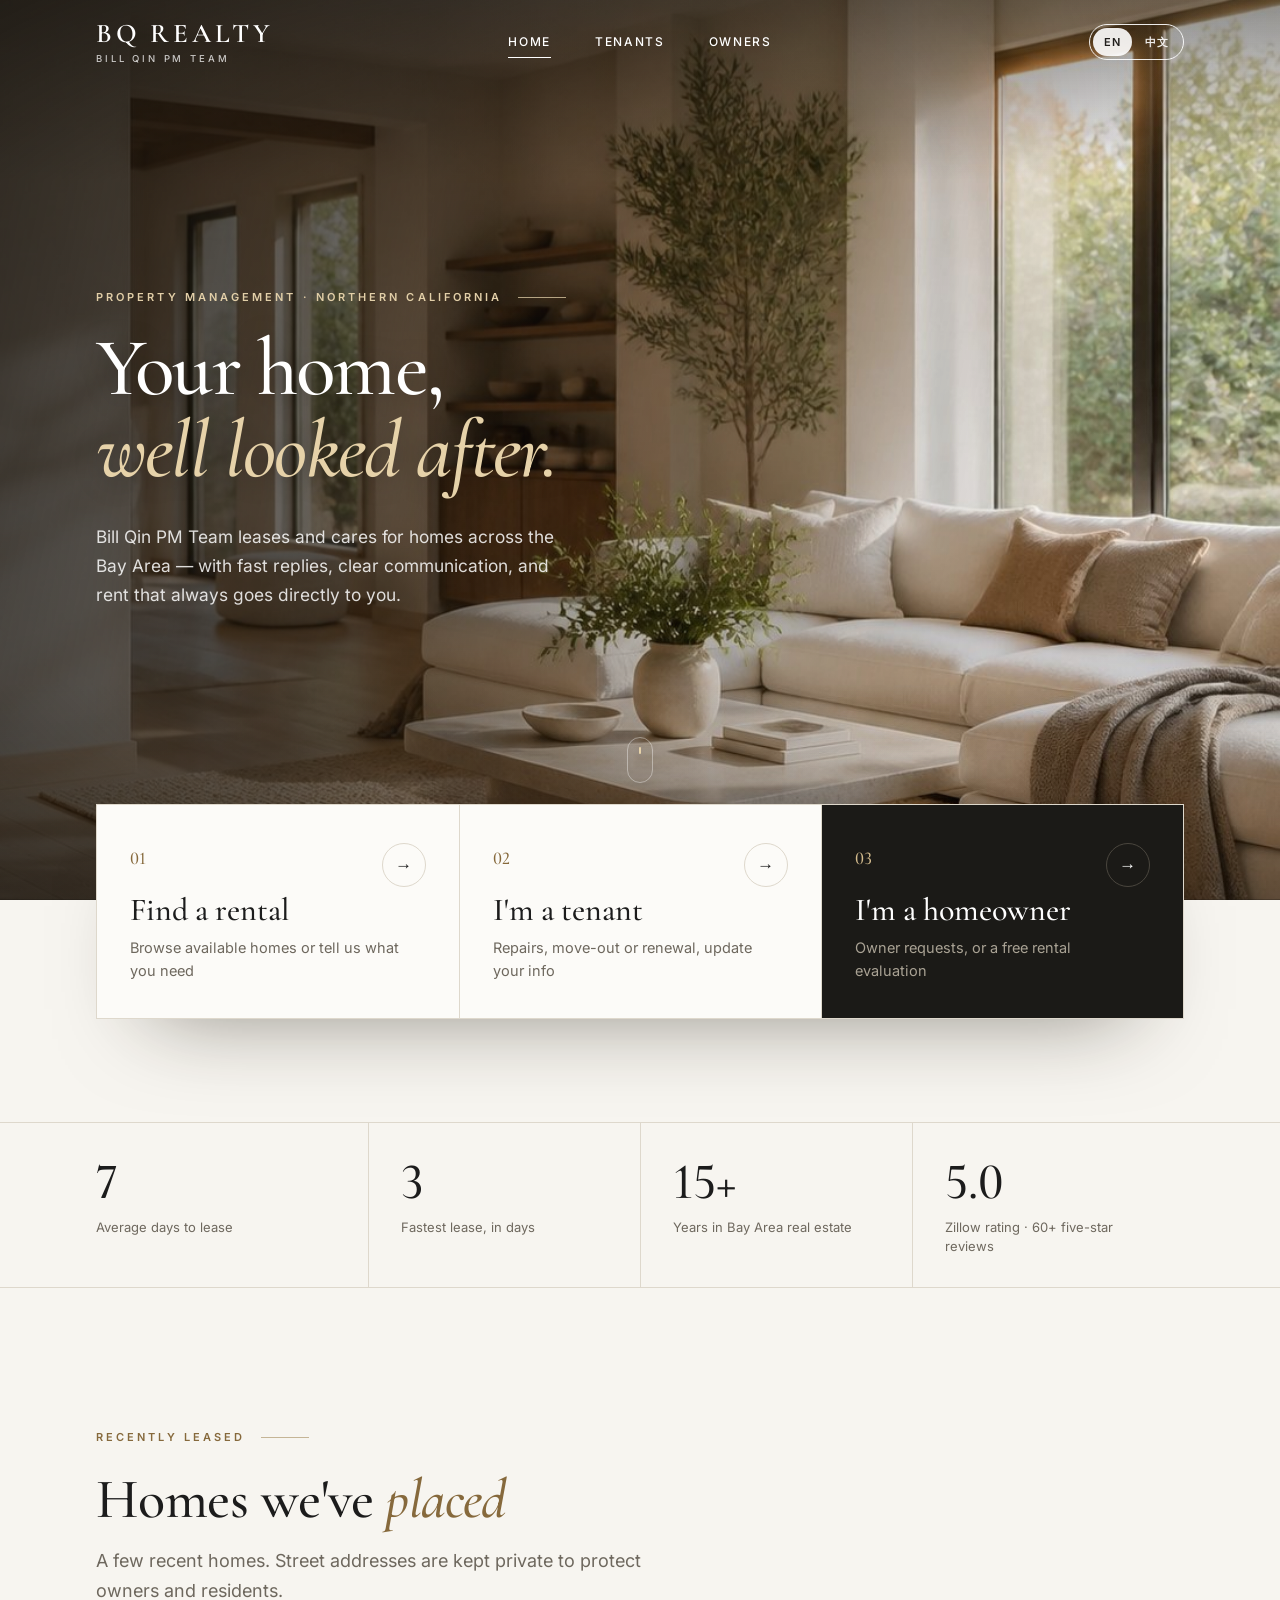
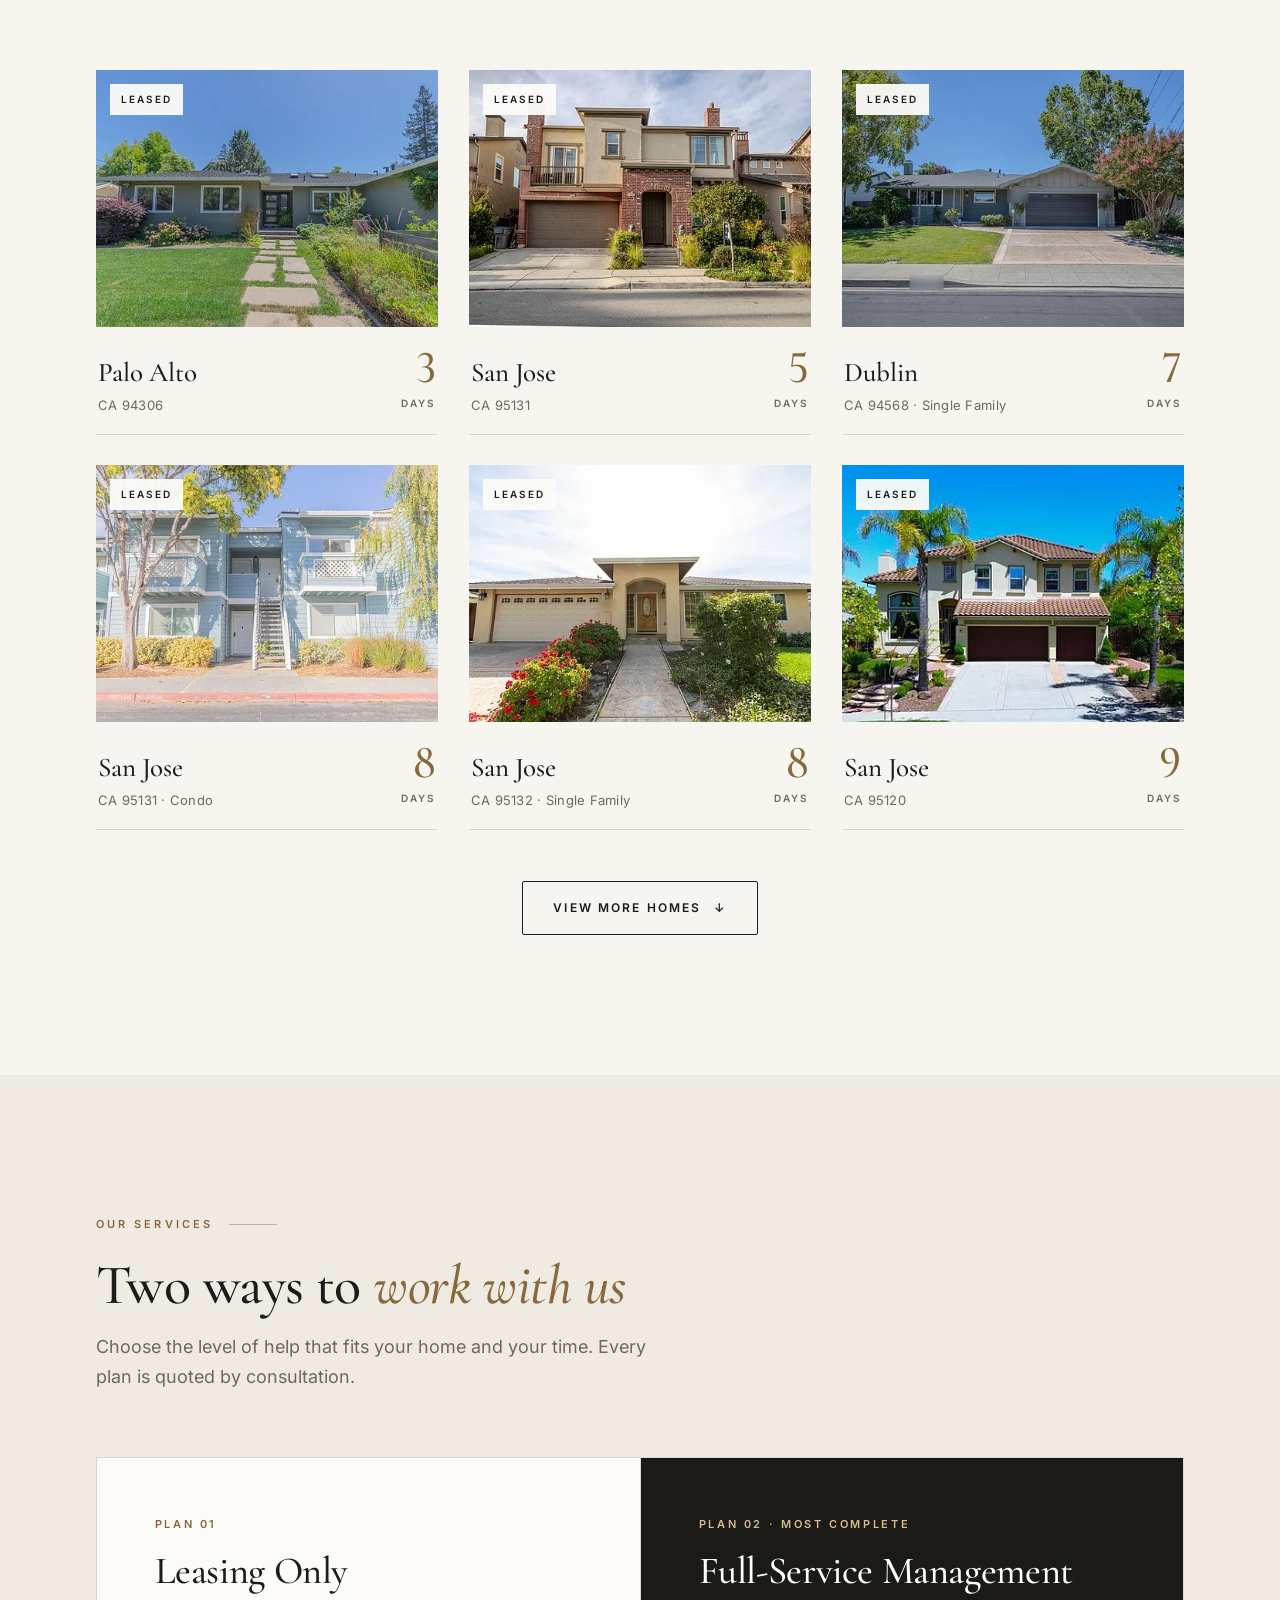
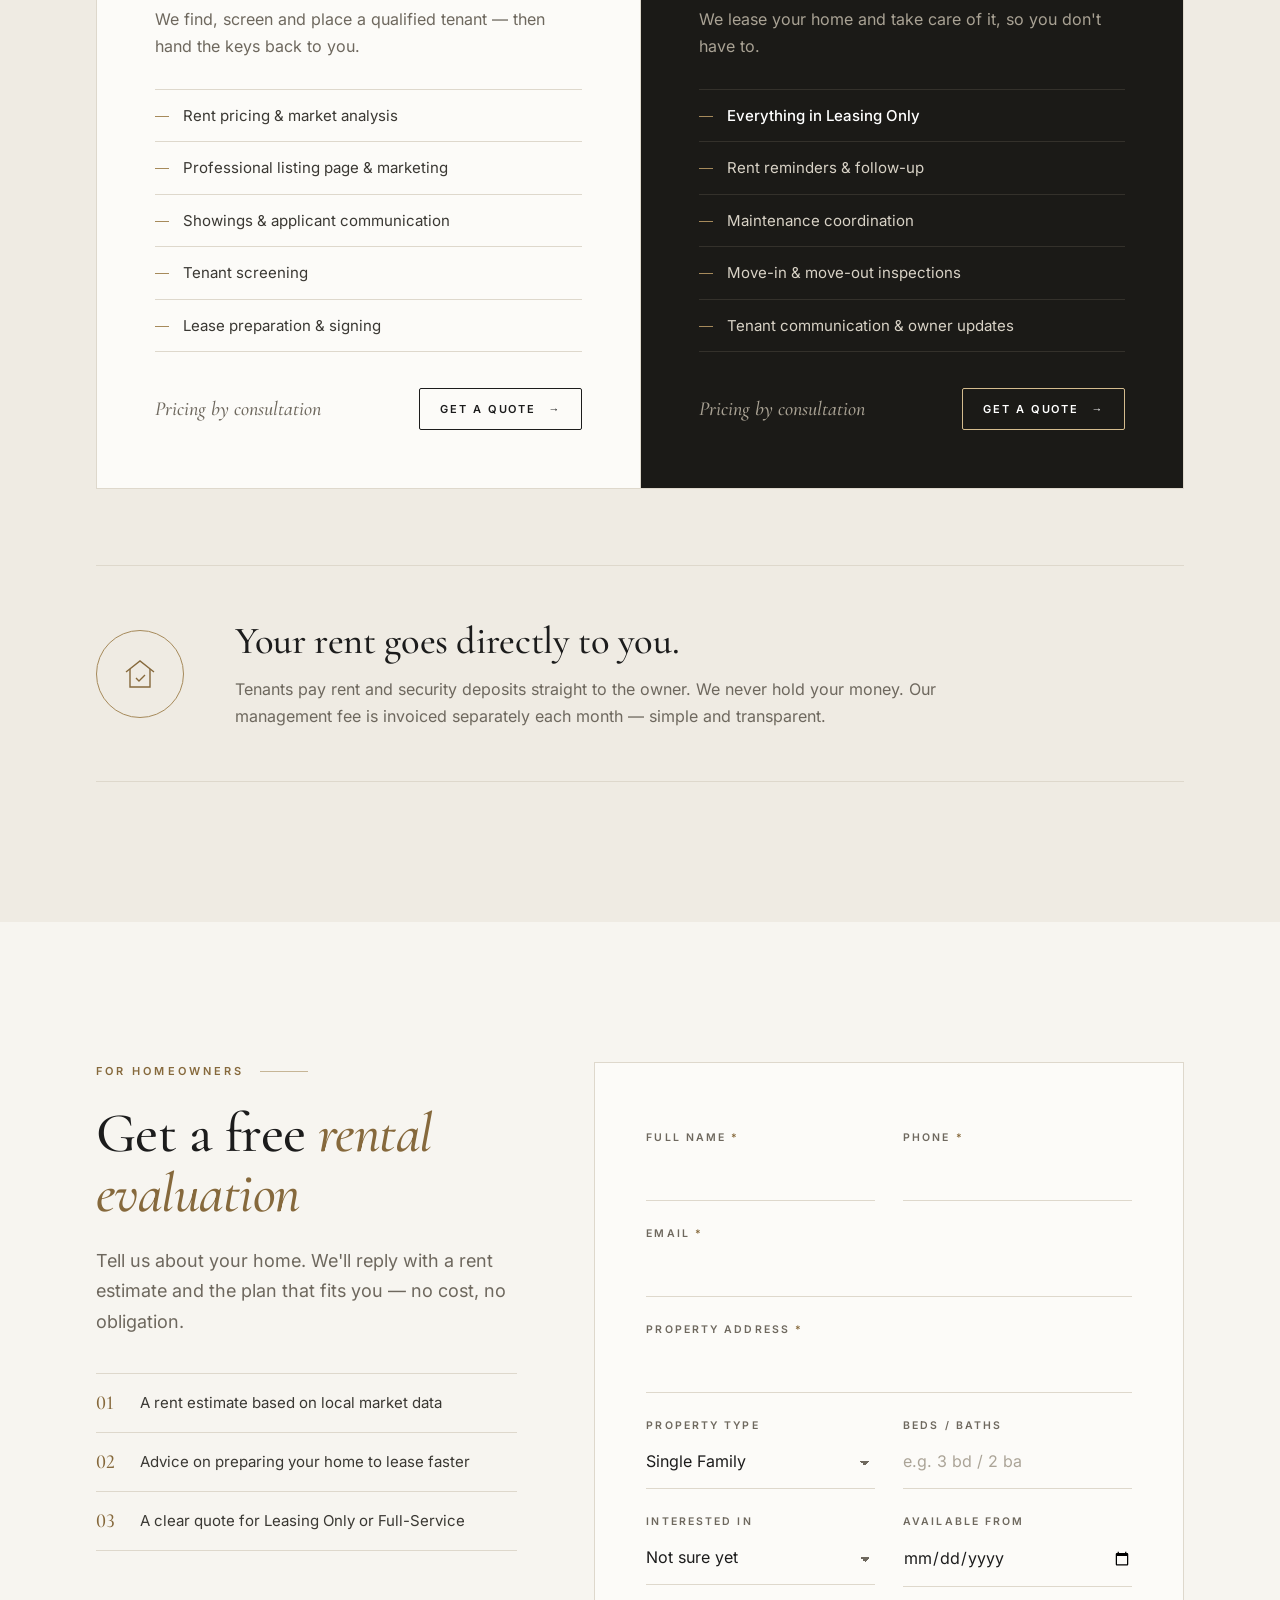
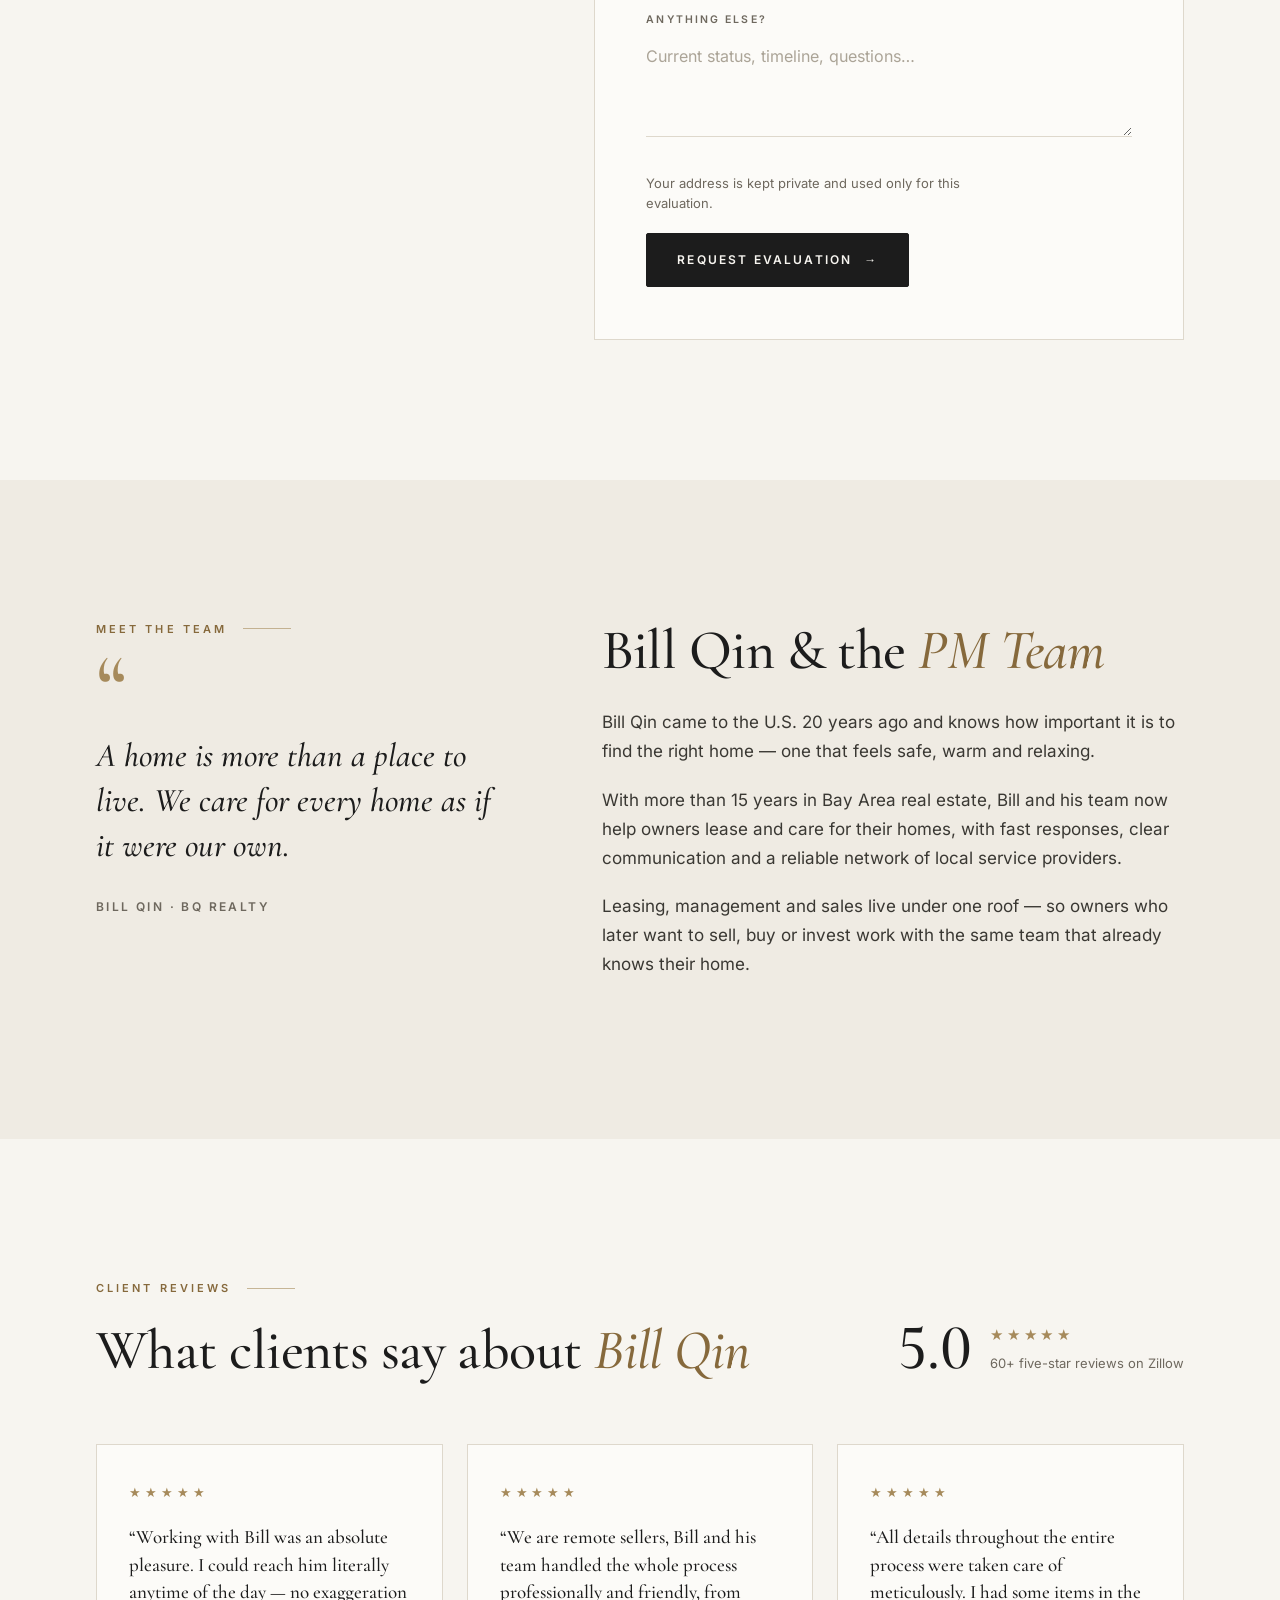
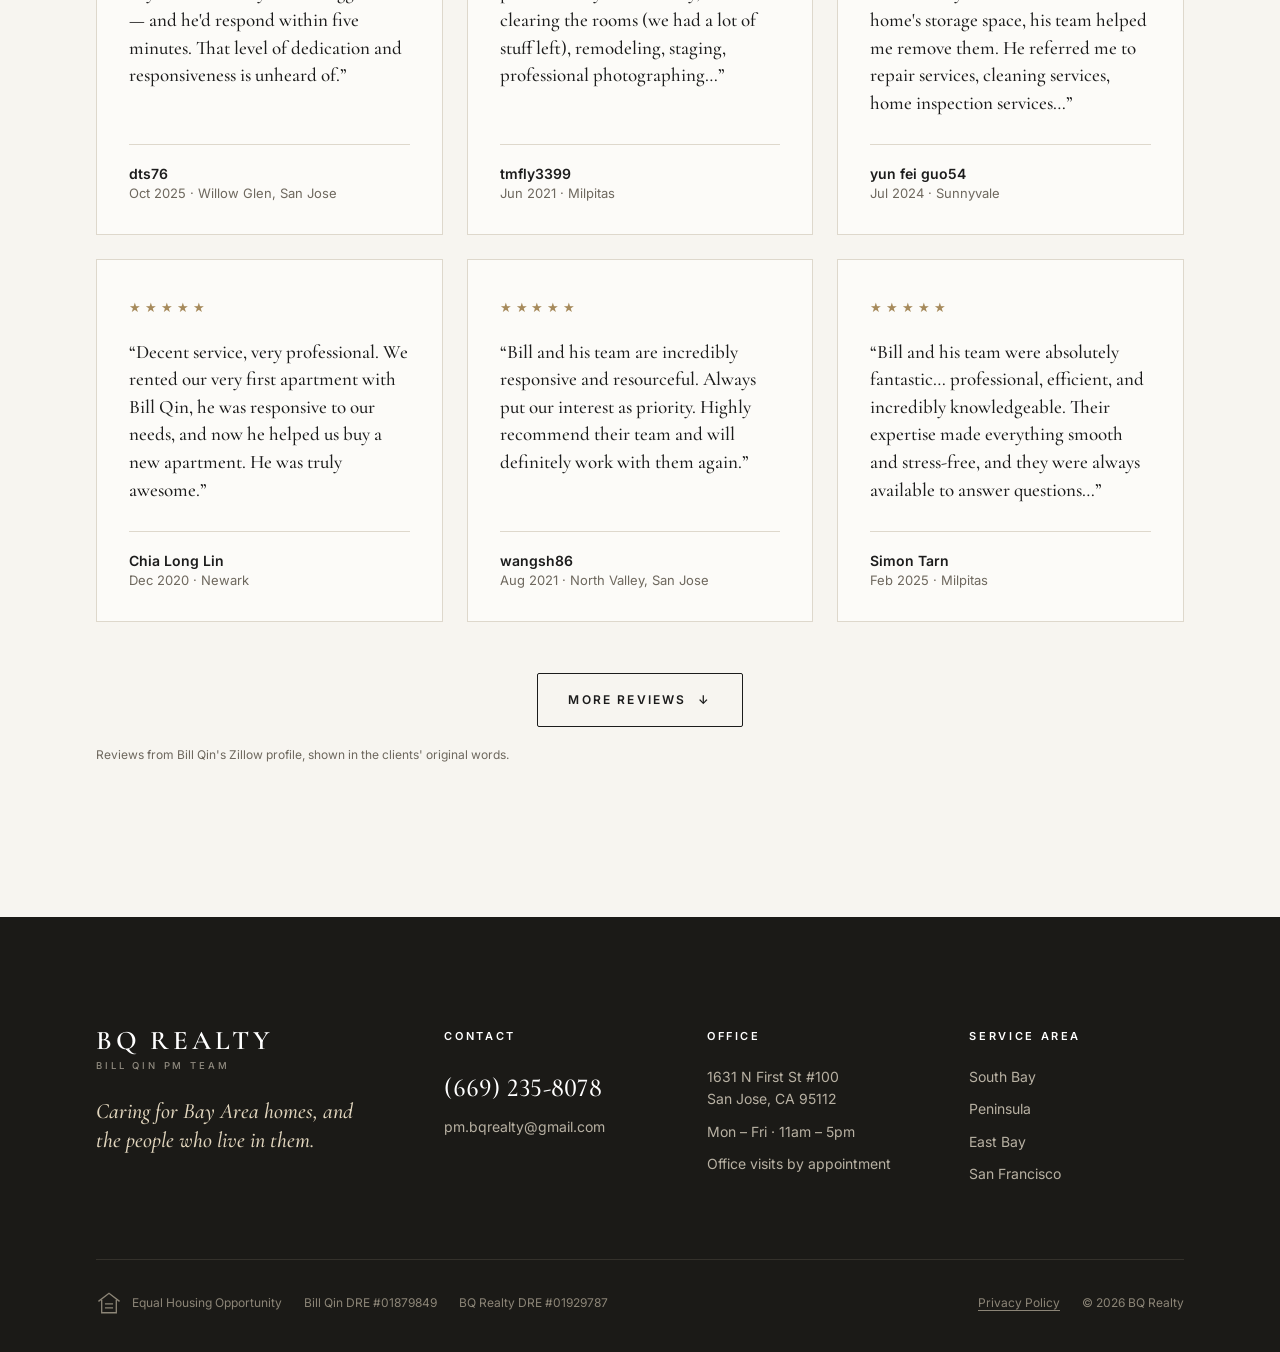
==== commit 1fa829d1: "Add files via upload" ====
--- a/index.html
+++ b/index.html
@@ -12,7 +12,7 @@
 <body class="home">
 
 <!-- ============ HEADER ============ -->
-<header class="header header--static" id="header">
+<header class="header" id="header">
   <div class="wrap header__inner">
     <a href="index.html" class="brand" aria-label="BQ Realty home">
       <span class="brand__name">BQ REALTY</span>
@@ -32,25 +32,26 @@
 
 <main>
 
-<!-- ============ INTRO ============ -->
-<section class="intro">
-  <div class="wrap intro__grid">
-    <div class="intro__text">
-      <p class="eyebrow reveal" data-i18n="in.eyebrow">Property Management · Northern California</p>
-      <h1 class="reveal reveal-d1" data-i18n-html="in.title">Your home,<br><em>well looked after.</em></h1>
-      <p class="lead reveal reveal-d2" data-i18n="in.lead">Bill Qin PM Team leases and cares for homes across the Bay Area — with fast replies, clear communication, and rent that always goes directly to you.</p>
-    </div>
-    <div class="collage reveal reveal-d2" aria-hidden="true">
-      <figure class="collage__a"><img src="assets/img/leased/07.jpg" alt=""><figcaption><b>3</b><span data-i18n="in.days">days</span><small>Palo Alto</small></figcaption></figure>
-      <figure class="collage__b"><img src="assets/img/leased/02.jpg" alt=""></figure>
-      <figure class="collage__c"><img src="assets/img/leased/06.jpg" alt=""></figure>
-      <div class="collage__seal"><svg viewBox="0 0 100 100"><defs><path id="sealPath" d="M50 50m-37 0a37 37 0 1 1 74 0a37 37 0 1 1-74 0"/></defs><text><textPath href="#sealPath">BILL QIN PM TEAM · BQ REALTY · SAN JOSE ·</textPath></text></svg><span>BQ</span></div>
-    </div>
-  </div>
-
-  <!-- three clear paths -->
-  <div class="wrap">
-    <div class="paths reveal reveal-d3">
+<!-- ============ HERO ============ -->
+<section class="hero">
+  <div class="hero__media">
+    <picture>
+      <source media="(max-width: 700px)" srcset="assets/img/hero-sm.jpg">
+      <img src="assets/img/hero.jpg" alt="" fetchpriority="high">
+    </picture>
+  </div>
+  <div class="wrap hero__inner">
+    <p class="eyebrow reveal" data-i18n="in.eyebrow">Property Management · Northern California</p>
+    <h1 class="reveal reveal-d1" data-i18n-html="in.title">Your home,<br><em>well looked after.</em></h1>
+    <p class="hero__lead reveal reveal-d2" data-i18n="in.lead">Bill Qin PM Team leases and cares for homes across the Bay Area — with fast replies, clear communication, and rent that always goes directly to you.</p>
+  </div>
+  <a href="#paths" class="hero__scroll" aria-label="Scroll down"><span></span></a>
+</section>
+
+<!-- ============ THREE PATHS ============ -->
+<section class="paths-band" id="paths">
+  <div class="wrap">
+    <div class="paths reveal">
       <a href="#rentals" class="path" id="pathRent">
         <span class="path__n">01</span>
         <span class="path__t" data-i18n="pa.rent">Find a rental</span>
--- a/assets/css/style.css
+++ b/assets/css/style.css
@@ -532,43 +532,54 @@
 }
 
 /* =========================================================
-   Home v2 — editorial intro (no cover photo needed)
+   Home — full-bleed hero
    ========================================================= */
-.home main { padding-top: 84px; }
-.intro { position: relative; padding: clamp(56px, 8vw, 110px) 0 clamp(56px, 7vw, 96px); overflow: hidden; }
-.intro::before { content: ""; position: absolute; right: -10%; top: -20%; width: 60vw; height: 60vw; max-width: 900px; max-height: 900px; border-radius: 50%; background: radial-gradient(circle, rgba(166,138,91,.13), rgba(166,138,91,0) 65%); pointer-events: none; }
-.intro__grid { position: relative; display: grid; grid-template-columns: 1.05fr 1fr; gap: clamp(40px, 6vw, 96px); align-items: center; }
-.intro h1 { font-size: clamp(52px, 7vw, 104px); line-height: .98; letter-spacing: -.02em; }
-html[lang="zh"] .intro h1 { font-size: clamp(42px, 5.6vw, 76px); line-height: 1.2; }
-.intro .lead { font-size: clamp(17px, 1.45vw, 19px); max-width: 500px; margin-top: 30px; }
-
-.collage { position: relative; height: clamp(380px, 40vw, 540px); }
-.collage figure { position: absolute; margin: 0; overflow: hidden; background: var(--bg-alt); box-shadow: 0 30px 60px -36px rgba(40,32,20,.45); }
-.collage img { width: 100%; height: 100%; object-fit: cover; }
-.collage__a { left: 0; top: 8%; width: 58%; height: 70%; z-index: 2; }
-.collage__b { right: 0; top: 0; width: 46%; height: 44%; }
-.collage__c { right: 6%; bottom: 0; width: 40%; height: 46%; z-index: 3; border: 8px solid var(--bg); }
-.collage figcaption { position: absolute; left: 0; bottom: 0; background: var(--bg); padding: 14px 20px 12px; display: grid; grid-template-columns: auto auto; align-items: baseline; column-gap: 8px; }
-.collage figcaption b { font-family: var(--serif); font-size: 44px; font-weight: 500; line-height: 1; color: var(--ink); font-variant-numeric: lining-nums; }
-.collage figcaption span { font-size: 11px; font-weight: 600; letter-spacing: .2em; text-transform: uppercase; color: var(--accent-dark); }
-.collage figcaption small { grid-column: 1 / -1; font-size: 12px; color: var(--muted); margin-top: 4px; }
-.collage__seal { position: absolute; left: 6%; bottom: 0; transform: none; width: 118px; height: 118px; z-index: 4; display: grid; place-items: center; animation: spin 40s linear infinite; }
-.collage__seal svg { position: absolute; inset: 0; width: 100%; height: 100%; }
-.collage__seal text { font-family: var(--sans); font-size: 8.4px; font-weight: 600; letter-spacing: 2.1px; fill: var(--accent-dark); }
-.collage__seal span { width: 54px; height: 54px; border-radius: 50%; background: var(--ink); color: #E2CFA8; display: grid; place-items: center; font-family: var(--serif); font-size: 19px; letter-spacing: .08em; animation: spin 40s linear infinite reverse; }
-@keyframes spin { to { transform: rotate(360deg); } }
-.collage__seal span { animation-name: spinBack; }
-@keyframes spinBack { to { transform: rotate(-360deg); } }
-@media (prefers-reduced-motion: reduce) { .collage__seal, .collage__seal span { animation: none; } }
-
-.paths { display: grid; grid-template-columns: repeat(3, 1fr); margin-top: clamp(56px, 7vw, 96px); border: 1px solid var(--line); background: var(--surface); }
-.path { position: relative; display: flex; flex-direction: column; padding: clamp(28px, 3vw, 40px) clamp(24px, 2.6vw, 36px) clamp(28px, 3vw, 36px); transition: background .4s var(--ease), color .4s; min-height: 210px; }
+.home main { padding-top: 0; }
+
+.hero { position: relative; min-height: 100vh; min-height: 100svh; display: flex; align-items: center;
+  padding: 150px 0 clamp(130px, 17vh, 210px); overflow: hidden; background: #171511; }
+.hero__media { position: absolute; inset: 0; }
+.hero__media img { width: 100%; height: 100%; object-fit: cover; object-position: 64% 48%;
+  transform: scale(1.05); animation: heroIn 3s var(--ease) forwards; }
+@keyframes heroIn { to { transform: scale(1); } }
+.hero__media::after { content: ""; position: absolute; inset: 0; background:
+  linear-gradient(102deg, rgba(20,18,14,.82) 0%, rgba(20,18,14,.62) 30%, rgba(20,18,14,.24) 56%, rgba(20,18,14,.03) 78%, rgba(20,18,14,0) 100%),
+  linear-gradient(to bottom, rgba(20,18,14,.46) 0%, rgba(20,18,14,0) 20%),
+  linear-gradient(to top, rgba(20,18,14,.40) 0%, rgba(20,18,14,0) 24%); }
+
+.hero__inner { position: relative; z-index: 2; width: 100%; color: #fff; }
+.hero .eyebrow { color: #E2CFA8; }
+.hero .eyebrow::after { background: #E2CFA8; opacity: .75; }
+.hero h1 { color: #fff; font-size: clamp(46px, 6.4vw, 96px); line-height: 1; letter-spacing: -.022em;
+  text-shadow: 0 2px 30px rgba(18,15,10,.3); }
+.hero h1 em { color: #E6D2A9; }
+html[lang="zh"] .hero h1 { font-size: clamp(36px, 4.8vw, 68px); line-height: 1.2; letter-spacing: .01em; }
+.hero__lead { font-size: clamp(16.5px, 1.35vw, 19px); line-height: 1.68; color: rgba(255,255,255,.84);
+  max-width: 470px; margin: 30px 0 0; }
+
+.hero__scroll { position: absolute; left: 50%; bottom: clamp(104px, 13vh, 168px); transform: translateX(-50%);
+  z-index: 2; width: 26px; height: 46px; border: 1px solid rgba(255,255,255,.38); border-radius: 40px;
+  display: grid; justify-items: center; padding-top: 9px; transition: border-color .4s var(--ease); }
+.hero__scroll:hover { border-color: rgba(255,255,255,.8); }
+.hero__scroll span { width: 2px; height: 7px; border-radius: 2px; background: #E6D2A9; animation: scrollDot 2.1s var(--ease) infinite; }
+@keyframes scrollDot { 0% { opacity: 0; transform: translateY(0); } 25% { opacity: 1; } 75% { opacity: 1; transform: translateY(16px); } 100% { opacity: 0; transform: translateY(18px); } }
+@media (prefers-reduced-motion: reduce) { .hero__media img { animation: none; transform: none; } .hero__scroll span { animation: none; } }
+
+/* three paths, lifted over the photo edge */
+.paths-band { position: relative; z-index: 3; margin-top: clamp(-104px, -7.5vw, -56px); }
+.paths { display: grid; grid-template-columns: repeat(3, 1fr); background: var(--surface);
+  border: 1px solid var(--line); box-shadow: 0 46px 90px -56px rgba(32,25,13,.55); }
+.path { position: relative; display: flex; flex-direction: column; min-height: 212px;
+  padding: clamp(28px, 3vw, 40px) clamp(24px, 2.6vw, 36px) clamp(28px, 3vw, 36px);
+  transition: background .4s var(--ease), color .4s; }
 .path + .path { border-left: 1px solid var(--line); }
 .path__n { font-family: var(--serif); font-size: 18px; color: var(--accent-dark); font-variant-numeric: lining-nums; }
 .path__t { font-family: var(--serif); font-size: clamp(28px, 2.5vw, 36px); line-height: 1.1; margin: 18px 0 10px; color: var(--ink); }
 html[lang="zh"] .path__t { font-family: var(--sans); font-weight: 600; font-size: clamp(22px, 2vw, 26px); }
 .path__d { font-size: 14.5px; color: var(--muted); max-width: 280px; line-height: 1.55; }
-.path__go { position: absolute; right: clamp(24px, 2.6vw, 36px); top: clamp(26px, 3vw, 38px); width: 44px; height: 44px; border-radius: 50%; border: 1px solid var(--line); display: grid; place-items: center; font-size: 17px; transition: all .4s var(--ease); }
+.path__go { position: absolute; right: clamp(24px, 2.6vw, 36px); top: clamp(26px, 3vw, 38px); width: 44px; height: 44px;
+  border-radius: 50%; border: 1px solid var(--line); display: grid; place-items: center; font-size: 17px;
+  transition: all .4s var(--ease); }
 .path:hover { background: var(--bg-alt); }
 .path:hover .path__go { background: var(--ink); border-color: var(--ink); color: var(--bg); transform: translateX(4px); }
 .path--dark { background: var(--dark); }
@@ -576,6 +587,7 @@
 .path--dark .path__go { border-color: #4A463E; color: #fff; }
 .path--dark:hover { background: #26241F; }
 .path--dark:hover .path__go { background: #D4BC8E; border-color: #D4BC8E; color: var(--ink); }
+.paths-band + .numbers { margin-top: clamp(64px, 8vw, 104px); }
 
 .numbers { border-top: 1px solid var(--line); border-bottom: 1px solid var(--line); background: var(--bg); }
 .numbers__row { display: grid; grid-template-columns: repeat(4, 1fr); }
@@ -622,9 +634,14 @@
   .numbers__row div:nth-child(n+3) { border-top: 1px solid var(--line); }
 }
 @media (max-width: 860px) {
-  .home main { padding-top: 112px; }
-  .intro__grid { grid-template-columns: 1fr; }
-  .collage { height: 72vw; max-height: 460px; }
+  .hero { align-items: flex-end; padding-top: 170px; padding-bottom: clamp(118px, 15vh, 160px); }
+  .hero__media img { object-position: 70% 46%; }
+  .hero__media::after { background:
+    linear-gradient(to top, rgba(20,18,14,.90) 0%, rgba(20,18,14,.66) 30%, rgba(20,18,14,.26) 58%, rgba(20,18,14,.04) 82%),
+    linear-gradient(to bottom, rgba(20,18,14,.50) 0%, rgba(20,18,14,0) 26%); }
+  .hero__lead { max-width: 100%; }
+  .hero__scroll { display: none; }
+  .paths-band { margin-top: clamp(-72px, -6vw, -44px); }
   .paths { grid-template-columns: 1fr; }
   .path { min-height: 0; padding-right: 88px; }
   .path + .path { border-left: 0; border-top: 1px solid var(--line); }
@@ -638,6 +655,6 @@
   .numbers__row div { padding: 24px 12px 22px 0; }
   .numbers__row div + div { padding-left: 16px; }
   .numbers__row div:nth-child(3) { padding-left: 0; }
-  .collage__seal { display: none; }
-  .collage figcaption b { font-size: 34px; }
-}
+  .hero { padding-top: 150px; }
+  .hero h1 { font-size: clamp(40px, 11.5vw, 54px); }
+}
